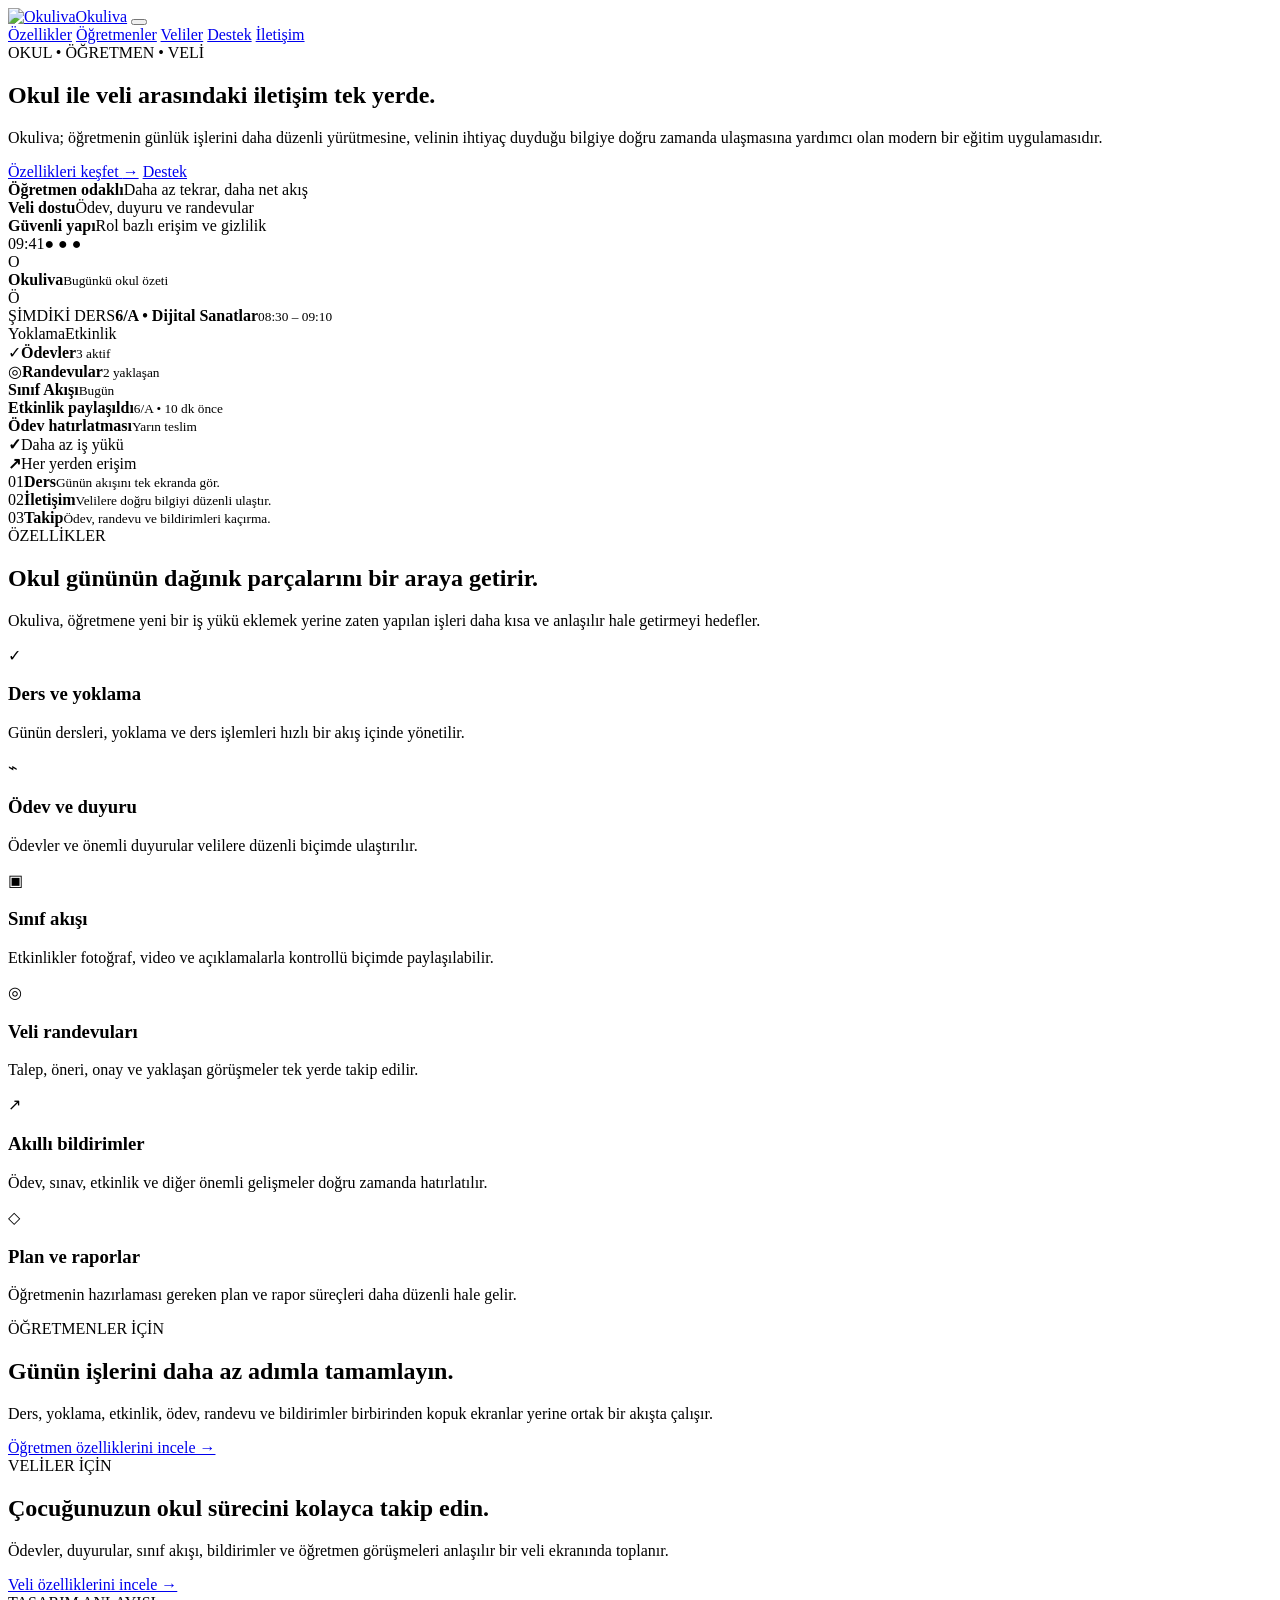
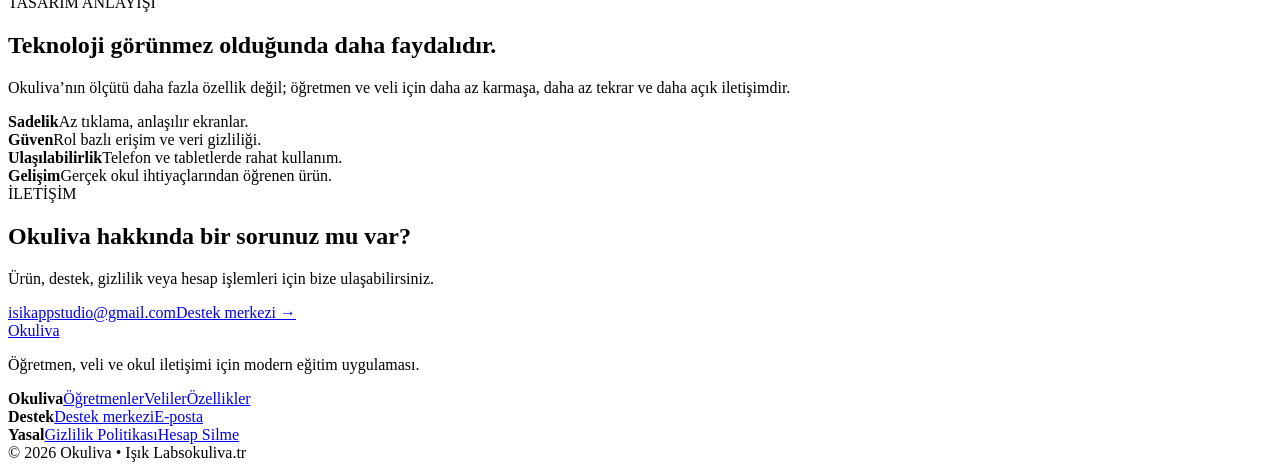
==== index.html @ 2a87cf9a "Create Okuliva website" ====
<!doctype html>
<html lang="tr">
<head>
  <meta charset="utf-8">
  <meta name="viewport" content="width=device-width,initial-scale=1">
  <meta name="theme-color" content="#2563eb">
  <title>Okuliva — Öğretmen ve Veli İletişimi Tek Yerde</title>
  <meta name="description" content="Okuliva; öğretmenlerin günlük okul işlerini sadeleştirir, velilerin ödev, duyuru, sınıf akışı ve randevu bilgilerine tek yerden ulaşmasını sağlar.">
  <meta property="og:title" content="Okuliva">
  <meta property="og:description" content="Okul ile veli arasındaki iletişim tek yerde.">
  <meta property="og:type" content="website">
  <meta property="og:url" content="https://okuliva.tr/">
  <link rel="icon" href="assets/logo.svg" type="image/svg+xml">
  <link rel="stylesheet" href="styles.css">
</head>
<body>
<header class="site-header" id="top">
  <div class="wrap nav-wrap">
    <a class="brand" href="#top"><img src="assets/logo.svg" alt="Okuliva" class="brand-logo"><span>Okuliva</span></a>
    <button class="menu-btn" aria-label="Menüyü aç" aria-expanded="false" data-menu-button><span></span><span></span><span></span></button>
    <nav class="navlinks" data-menu>
      <a href="#ozellikler">Özellikler</a>
      <a href="ogretmenler/">Öğretmenler</a>
      <a href="veliler/">Veliler</a>
      <a href="destek/">Destek</a>
      <a href="#iletisim" class="nav-cta">İletişim</a>
    </nav>
  </div>
</header>

<main>
<section class="hero">
  <div class="hero-glow glow-a"></div><div class="hero-glow glow-b"></div>
  <div class="wrap hero-grid">
    <div class="hero-copy reveal">
      <div class="eyebrow"><span class="dot"></span> OKUL • ÖĞRETMEN • VELİ</div>
      <h1>Okul ile veli arasındaki iletişim <span class="gradient-text">tek yerde.</span></h1>
      <p class="hero-lead">Okuliva; öğretmenin günlük işlerini daha düzenli yürütmesine, velinin ihtiyaç duyduğu bilgiye doğru zamanda ulaşmasına yardımcı olan modern bir eğitim uygulamasıdır.</p>
      <div class="actions">
        <a class="btn primary" href="#ozellikler">Özellikleri keşfet <span>→</span></a>
        <a class="btn ghost" href="destek/">Destek</a>
      </div>
      <div class="hero-trust">
        <div><strong>Öğretmen odaklı</strong><span>Daha az tekrar, daha net akış</span></div>
        <div><strong>Veli dostu</strong><span>Ödev, duyuru ve randevular</span></div>
        <div><strong>Güvenli yapı</strong><span>Rol bazlı erişim ve gizlilik</span></div>
      </div>
    </div>

    <div class="hero-visual reveal delay-1" aria-hidden="true">
      <div class="phone">
        <div class="phone-status"><span>09:41</span><span>● ● ●</span></div>
        <div class="appbar"><div class="appmark">O</div><div><b>Okuliva</b><small>Bugünkü okul özeti</small></div><div class="avatar">Ö</div></div>
        <div class="app-card focus"><span class="mini-label">ŞİMDİKİ DERS</span><strong>6/A • Dijital Sanatlar</strong><small>08:30 – 09:10</small><div class="mini-actions"><span>Yoklama</span><span>Etkinlik</span></div></div>
        <div class="app-grid"><div class="app-card"><span class="mini-icon">✓</span><b>Ödevler</b><small>3 aktif</small></div><div class="app-card"><span class="mini-icon">◎</span><b>Randevular</b><small>2 yaklaşan</small></div></div>
        <div class="app-card"><div class="card-head"><b>Sınıf Akışı</b><small>Bugün</small></div><div class="feed-line"><i></i><span><b>Etkinlik paylaşıldı</b><small>6/A • 10 dk önce</small></span></div><div class="feed-line"><i></i><span><b>Ödev hatırlatması</b><small>Yarın teslim</small></span></div></div>
      </div>
      <div class="float-badge badge-a"><b>✓</b><span>Daha az iş yükü</span></div>
      <div class="float-badge badge-b"><b>↗</b><span>Her yerden erişim</span></div>
    </div>
  </div>
</section>

<section class="quick-strip">
  <div class="wrap quick-grid">
    <div><span>01</span><b>Ders</b><small>Günün akışını tek ekranda gör.</small></div>
    <div><span>02</span><b>İletişim</b><small>Velilere doğru bilgiyi düzenli ulaştır.</small></div>
    <div><span>03</span><b>Takip</b><small>Ödev, randevu ve bildirimleri kaçırma.</small></div>
  </div>
</section>

<section id="ozellikler" class="section white">
  <div class="wrap">
    <div class="section-head reveal">
      <div><span class="section-kicker">ÖZELLİKLER</span><h2>Okul gününün dağınık parçalarını bir araya getirir.</h2></div>
      <p>Okuliva, öğretmene yeni bir iş yükü eklemek yerine zaten yapılan işleri daha kısa ve anlaşılır hale getirmeyi hedefler.</p>
    </div>
    <div class="feature-grid">
      <article class="feature-card reveal"><span>✓</span><h3>Ders ve yoklama</h3><p>Günün dersleri, yoklama ve ders işlemleri hızlı bir akış içinde yönetilir.</p></article>
      <article class="feature-card reveal delay-1"><span>⌁</span><h3>Ödev ve duyuru</h3><p>Ödevler ve önemli duyurular velilere düzenli biçimde ulaştırılır.</p></article>
      <article class="feature-card reveal delay-2"><span>▣</span><h3>Sınıf akışı</h3><p>Etkinlikler fotoğraf, video ve açıklamalarla kontrollü biçimde paylaşılabilir.</p></article>
      <article class="feature-card reveal"><span>◎</span><h3>Veli randevuları</h3><p>Talep, öneri, onay ve yaklaşan görüşmeler tek yerde takip edilir.</p></article>
      <article class="feature-card reveal delay-1"><span>↗</span><h3>Akıllı bildirimler</h3><p>Ödev, sınav, etkinlik ve diğer önemli gelişmeler doğru zamanda hatırlatılır.</p></article>
      <article class="feature-card reveal delay-2"><span>◇</span><h3>Plan ve raporlar</h3><p>Öğretmenin hazırlaması gereken plan ve rapor süreçleri daha düzenli hale gelir.</p></article>
    </div>
  </div>
</section>

<section class="section split-section">
  <div class="wrap split-grid">
    <article class="audience-card teacher reveal">
      <span class="section-kicker">ÖĞRETMENLER İÇİN</span>
      <h2>Günün işlerini daha az adımla tamamlayın.</h2>
      <p>Ders, yoklama, etkinlik, ödev, randevu ve bildirimler birbirinden kopuk ekranlar yerine ortak bir akışta çalışır.</p>
      <a class="text-link" href="ogretmenler/">Öğretmen özelliklerini incele →</a>
    </article>
    <article class="audience-card parent reveal delay-1">
      <span class="section-kicker">VELİLER İÇİN</span>
      <h2>Çocuğunuzun okul sürecini kolayca takip edin.</h2>
      <p>Ödevler, duyurular, sınıf akışı, bildirimler ve öğretmen görüşmeleri anlaşılır bir veli ekranında toplanır.</p>
      <a class="text-link" href="veliler/">Veli özelliklerini incele →</a>
    </article>
  </div>
</section>

<section class="section values">
  <div class="wrap values-grid">
    <div class="reveal"><span class="section-kicker">TASARIM ANLAYIŞI</span><h2>Teknoloji görünmez olduğunda daha faydalıdır.</h2><p>Okuliva’nın ölçütü daha fazla özellik değil; öğretmen ve veli için daha az karmaşa, daha az tekrar ve daha açık iletişimdir.</p></div>
    <div class="value-list">
      <article class="reveal delay-1"><b>Sadelik</b><span>Az tıklama, anlaşılır ekranlar.</span></article>
      <article class="reveal delay-2"><b>Güven</b><span>Rol bazlı erişim ve veri gizliliği.</span></article>
      <article class="reveal delay-1"><b>Ulaşılabilirlik</b><span>Telefon ve tabletlerde rahat kullanım.</span></article>
      <article class="reveal delay-2"><b>Gelişim</b><span>Gerçek okul ihtiyaçlarından öğrenen ürün.</span></article>
    </div>
  </div>
</section>

<section id="iletisim" class="section contact-section">
  <div class="wrap contact-card reveal">
    <div><span class="section-kicker light">İLETİŞİM</span><h2>Okuliva hakkında bir sorunuz mu var?</h2><p>Ürün, destek, gizlilik veya hesap işlemleri için bize ulaşabilirsiniz.</p></div>
    <div class="contact-actions"><a class="btn light-btn" href="mailto:isikappstudio@gmail.com">isikappstudio@gmail.com</a><a class="text-link light-link" href="destek/">Destek merkezi →</a></div>
  </div>
</section>
</main>

<footer class="site-footer">
  <div class="wrap footer-main">
    <div class="footer-brand"><a class="brand" href="#top"><img src="assets/logo.svg" alt="" class="brand-logo"><span>Okuliva</span></a><p>Öğretmen, veli ve okul iletişimi için modern eğitim uygulaması.</p></div>
    <div class="footer-links"><strong>Okuliva</strong><a href="ogretmenler/">Öğretmenler</a><a href="veliler/">Veliler</a><a href="#ozellikler">Özellikler</a></div>
    <div class="footer-links"><strong>Destek</strong><a href="destek/">Destek merkezi</a><a href="mailto:isikappstudio@gmail.com">E-posta</a></div>
    <div class="footer-links"><strong>Yasal</strong><a href="gizlilik/">Gizlilik Politikası</a><a href="hesap-silme/">Hesap Silme</a></div>
  </div>
  <div class="wrap footer-bottom"><span>© <span id="year">2026</span> Okuliva • Işık Labs</span><span>okuliva.tr</span></div>
</footer>
<script src="script.js"></script>
</body>
</html>
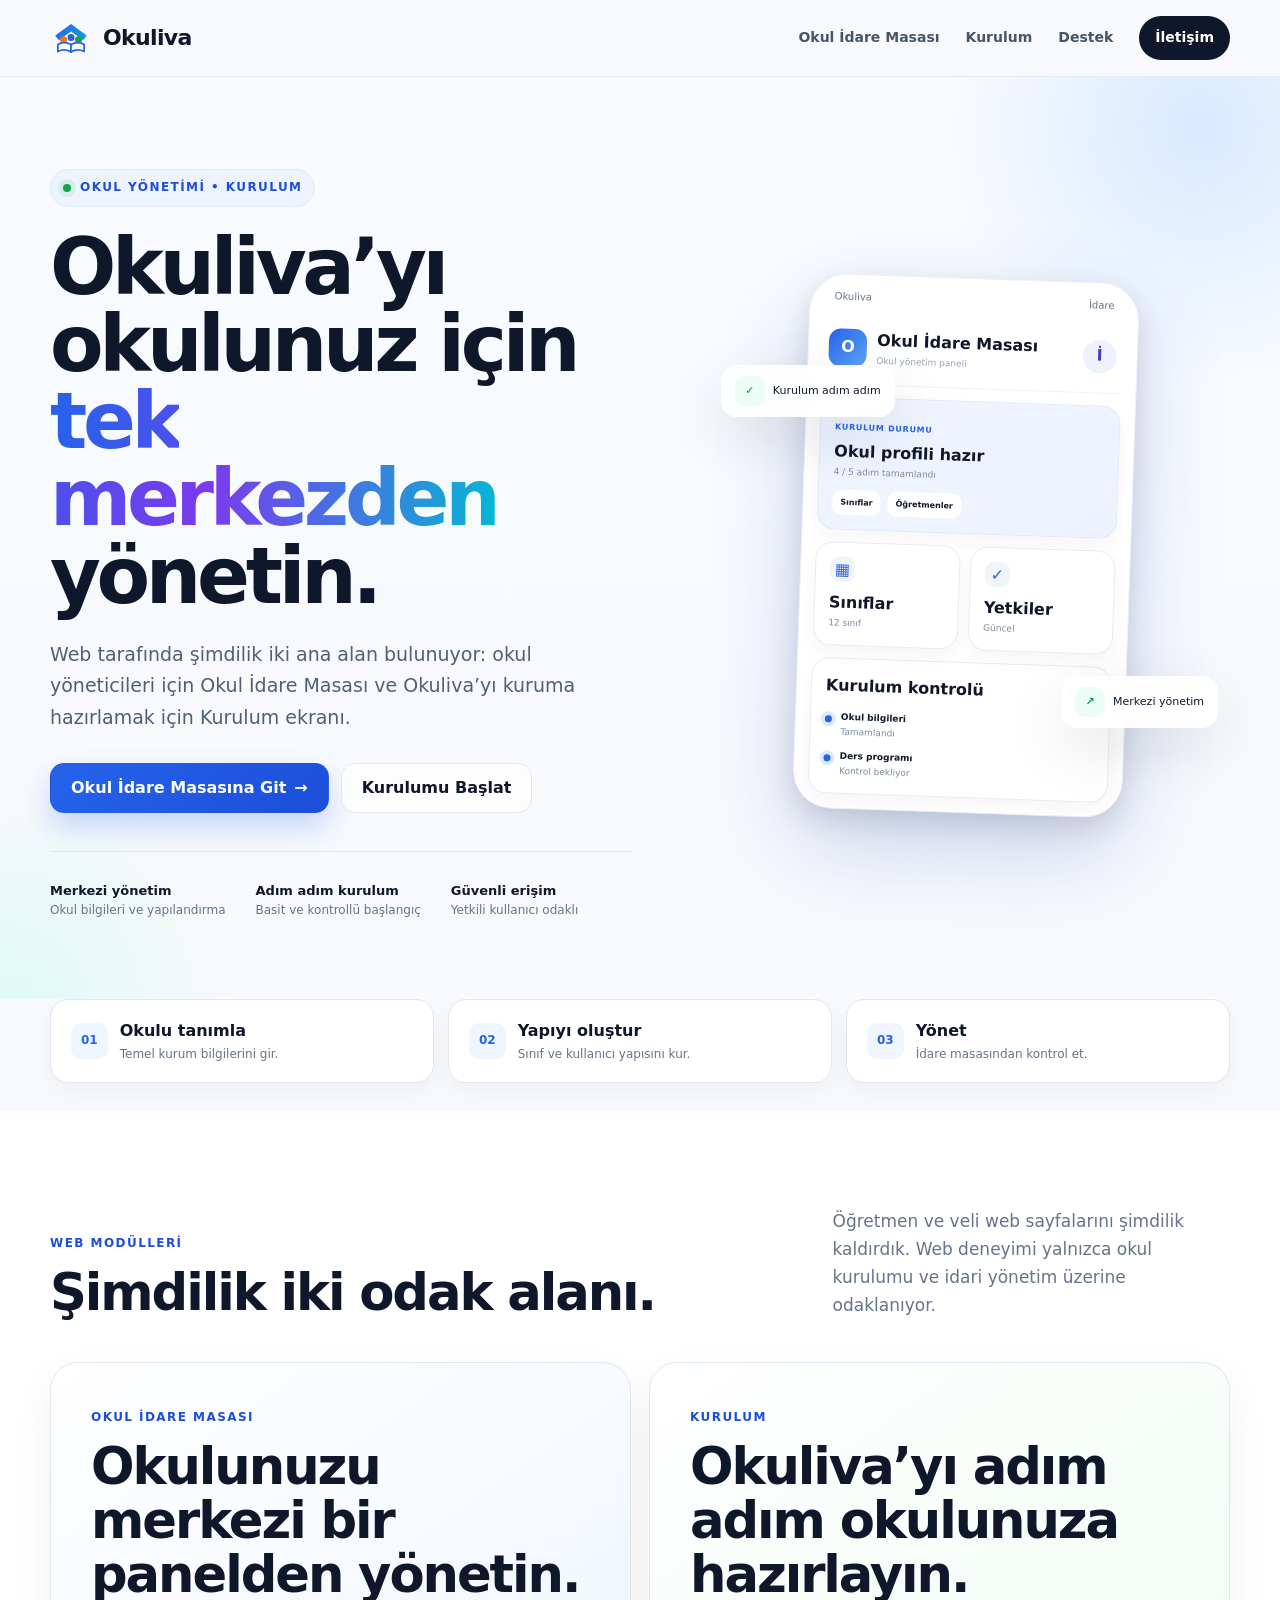
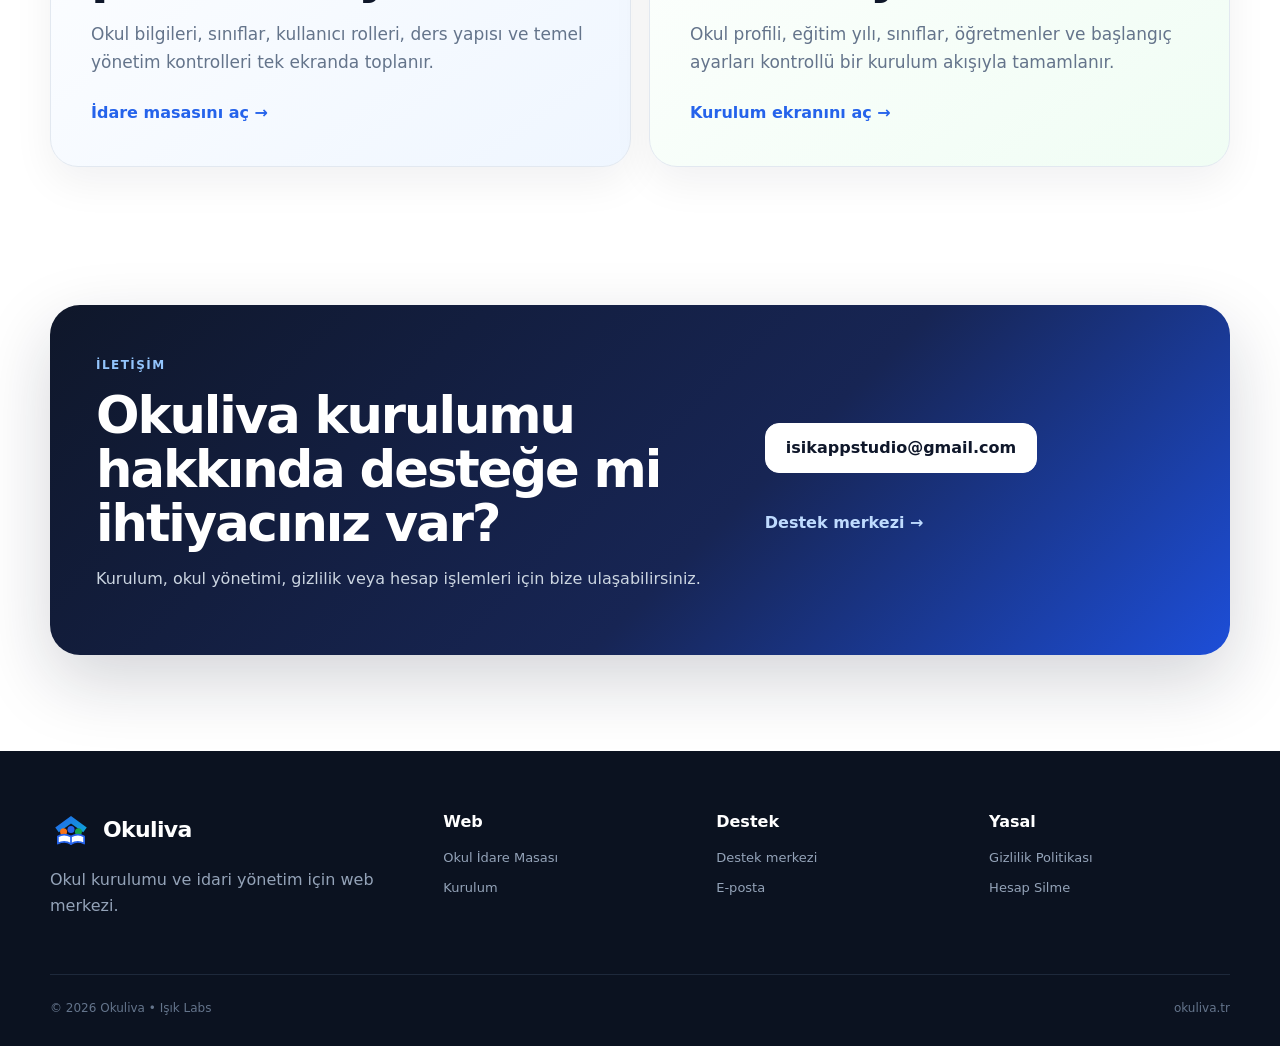
==== commit f428e2c1: "Focus website on school admin and setup" ====
--- a/index.html
+++ b/index.html
@@ -4,10 +4,10 @@
   <meta charset="utf-8">
   <meta name="viewport" content="width=device-width,initial-scale=1">
   <meta name="theme-color" content="#2563eb">
-  <title>Okuliva — Öğretmen ve Veli İletişimi Tek Yerde</title>
-  <meta name="description" content="Okuliva; öğretmenlerin günlük okul işlerini sadeleştirir, velilerin ödev, duyuru, sınıf akışı ve randevu bilgilerine tek yerden ulaşmasını sağlar.">
+  <title>Okuliva — Okul İdare Masası ve Kurulum</title>
+  <meta name="description" content="Okuliva web sitesi: Okul İdare Masası ve okul kurulum ekranı.">
   <meta property="og:title" content="Okuliva">
-  <meta property="og:description" content="Okul ile veli arasındaki iletişim tek yerde.">
+  <meta property="og:description" content="Okul İdare Masası ve okul kurulumu tek yerde.">
   <meta property="og:type" content="website">
   <meta property="og:url" content="https://okuliva.tr/">
   <link rel="icon" href="assets/logo.svg" type="image/svg+xml">
@@ -19,9 +19,8 @@
     <a class="brand" href="#top"><img src="assets/logo.svg" alt="Okuliva" class="brand-logo"><span>Okuliva</span></a>
     <button class="menu-btn" aria-label="Menüyü aç" aria-expanded="false" data-menu-button><span></span><span></span><span></span></button>
     <nav class="navlinks" data-menu>
-      <a href="#ozellikler">Özellikler</a>
-      <a href="ogretmenler/">Öğretmenler</a>
-      <a href="veliler/">Veliler</a>
+      <a href="okul-idare-masasi/">Okul İdare Masası</a>
+      <a href="kurulum/">Kurulum</a>
       <a href="destek/">Destek</a>
       <a href="#iletisim" class="nav-cta">İletişim</a>
     </nav>
@@ -33,91 +32,68 @@
   <div class="hero-glow glow-a"></div><div class="hero-glow glow-b"></div>
   <div class="wrap hero-grid">
     <div class="hero-copy reveal">
-      <div class="eyebrow"><span class="dot"></span> OKUL • ÖĞRETMEN • VELİ</div>
-      <h1>Okul ile veli arasındaki iletişim <span class="gradient-text">tek yerde.</span></h1>
-      <p class="hero-lead">Okuliva; öğretmenin günlük işlerini daha düzenli yürütmesine, velinin ihtiyaç duyduğu bilgiye doğru zamanda ulaşmasına yardımcı olan modern bir eğitim uygulamasıdır.</p>
+      <div class="eyebrow"><span class="dot"></span> OKUL YÖNETİMİ • KURULUM</div>
+      <h1>Okuliva’yı okulunuz için <span class="gradient-text">tek merkezden</span> yönetin.</h1>
+      <p class="hero-lead">Web tarafında şimdilik iki ana alan bulunuyor: okul yöneticileri için Okul İdare Masası ve Okuliva’yı kuruma hazırlamak için Kurulum ekranı.</p>
       <div class="actions">
-        <a class="btn primary" href="#ozellikler">Özellikleri keşfet <span>→</span></a>
-        <a class="btn ghost" href="destek/">Destek</a>
+        <a class="btn primary" href="okul-idare-masasi/">Okul İdare Masasına Git <span>→</span></a>
+        <a class="btn ghost" href="kurulum/">Kurulumu Başlat</a>
       </div>
       <div class="hero-trust">
-        <div><strong>Öğretmen odaklı</strong><span>Daha az tekrar, daha net akış</span></div>
-        <div><strong>Veli dostu</strong><span>Ödev, duyuru ve randevular</span></div>
-        <div><strong>Güvenli yapı</strong><span>Rol bazlı erişim ve gizlilik</span></div>
+        <div><strong>Merkezi yönetim</strong><span>Okul bilgileri ve yapılandırma</span></div>
+        <div><strong>Adım adım kurulum</strong><span>Basit ve kontrollü başlangıç</span></div>
+        <div><strong>Güvenli erişim</strong><span>Yetkili kullanıcı odaklı</span></div>
       </div>
     </div>
 
     <div class="hero-visual reveal delay-1" aria-hidden="true">
       <div class="phone">
-        <div class="phone-status"><span>09:41</span><span>● ● ●</span></div>
-        <div class="appbar"><div class="appmark">O</div><div><b>Okuliva</b><small>Bugünkü okul özeti</small></div><div class="avatar">Ö</div></div>
-        <div class="app-card focus"><span class="mini-label">ŞİMDİKİ DERS</span><strong>6/A • Dijital Sanatlar</strong><small>08:30 – 09:10</small><div class="mini-actions"><span>Yoklama</span><span>Etkinlik</span></div></div>
-        <div class="app-grid"><div class="app-card"><span class="mini-icon">✓</span><b>Ödevler</b><small>3 aktif</small></div><div class="app-card"><span class="mini-icon">◎</span><b>Randevular</b><small>2 yaklaşan</small></div></div>
-        <div class="app-card"><div class="card-head"><b>Sınıf Akışı</b><small>Bugün</small></div><div class="feed-line"><i></i><span><b>Etkinlik paylaşıldı</b><small>6/A • 10 dk önce</small></span></div><div class="feed-line"><i></i><span><b>Ödev hatırlatması</b><small>Yarın teslim</small></span></div></div>
+        <div class="phone-status"><span>Okuliva</span><span>İdare</span></div>
+        <div class="appbar"><div class="appmark">O</div><div><b>Okul İdare Masası</b><small>Okul yönetim paneli</small></div><div class="avatar">İ</div></div>
+        <div class="app-card focus"><span class="mini-label">KURULUM DURUMU</span><strong>Okul profili hazır</strong><small>4 / 5 adım tamamlandı</small><div class="mini-actions"><span>Sınıflar</span><span>Öğretmenler</span></div></div>
+        <div class="app-grid"><div class="app-card"><span class="mini-icon">▦</span><b>Sınıflar</b><small>12 sınıf</small></div><div class="app-card"><span class="mini-icon">✓</span><b>Yetkiler</b><small>Güncel</small></div></div>
+        <div class="app-card"><div class="card-head"><b>Kurulum kontrolü</b><small>Bugün</small></div><div class="feed-line"><i></i><span><b>Okul bilgileri</b><small>Tamamlandı</small></span></div><div class="feed-line"><i></i><span><b>Ders programı</b><small>Kontrol bekliyor</small></span></div></div>
       </div>
-      <div class="float-badge badge-a"><b>✓</b><span>Daha az iş yükü</span></div>
-      <div class="float-badge badge-b"><b>↗</b><span>Her yerden erişim</span></div>
+      <div class="float-badge badge-a"><b>✓</b><span>Kurulum adım adım</span></div>
+      <div class="float-badge badge-b"><b>↗</b><span>Merkezi yönetim</span></div>
     </div>
   </div>
 </section>
 
 <section class="quick-strip">
   <div class="wrap quick-grid">
-    <div><span>01</span><b>Ders</b><small>Günün akışını tek ekranda gör.</small></div>
-    <div><span>02</span><b>İletişim</b><small>Velilere doğru bilgiyi düzenli ulaştır.</small></div>
-    <div><span>03</span><b>Takip</b><small>Ödev, randevu ve bildirimleri kaçırma.</small></div>
+    <div><span>01</span><b>Okulu tanımla</b><small>Temel kurum bilgilerini gir.</small></div>
+    <div><span>02</span><b>Yapıyı oluştur</b><small>Sınıf ve kullanıcı yapısını kur.</small></div>
+    <div><span>03</span><b>Yönet</b><small>İdare masasından kontrol et.</small></div>
   </div>
 </section>
 
-<section id="ozellikler" class="section white">
+<section class="section white">
   <div class="wrap">
     <div class="section-head reveal">
-      <div><span class="section-kicker">ÖZELLİKLER</span><h2>Okul gününün dağınık parçalarını bir araya getirir.</h2></div>
-      <p>Okuliva, öğretmene yeni bir iş yükü eklemek yerine zaten yapılan işleri daha kısa ve anlaşılır hale getirmeyi hedefler.</p>
+      <div><span class="section-kicker">WEB MODÜLLERİ</span><h2>Şimdilik iki odak alanı.</h2></div>
+      <p>Öğretmen ve veli web sayfalarını şimdilik kaldırdık. Web deneyimi yalnızca okul kurulumu ve idari yönetim üzerine odaklanıyor.</p>
     </div>
-    <div class="feature-grid">
-      <article class="feature-card reveal"><span>✓</span><h3>Ders ve yoklama</h3><p>Günün dersleri, yoklama ve ders işlemleri hızlı bir akış içinde yönetilir.</p></article>
-      <article class="feature-card reveal delay-1"><span>⌁</span><h3>Ödev ve duyuru</h3><p>Ödevler ve önemli duyurular velilere düzenli biçimde ulaştırılır.</p></article>
-      <article class="feature-card reveal delay-2"><span>▣</span><h3>Sınıf akışı</h3><p>Etkinlikler fotoğraf, video ve açıklamalarla kontrollü biçimde paylaşılabilir.</p></article>
-      <article class="feature-card reveal"><span>◎</span><h3>Veli randevuları</h3><p>Talep, öneri, onay ve yaklaşan görüşmeler tek yerde takip edilir.</p></article>
-      <article class="feature-card reveal delay-1"><span>↗</span><h3>Akıllı bildirimler</h3><p>Ödev, sınav, etkinlik ve diğer önemli gelişmeler doğru zamanda hatırlatılır.</p></article>
-      <article class="feature-card reveal delay-2"><span>◇</span><h3>Plan ve raporlar</h3><p>Öğretmenin hazırlaması gereken plan ve rapor süreçleri daha düzenli hale gelir.</p></article>
-    </div>
-  </div>
-</section>
-
-<section class="section split-section">
-  <div class="wrap split-grid">
-    <article class="audience-card teacher reveal">
-      <span class="section-kicker">ÖĞRETMENLER İÇİN</span>
-      <h2>Günün işlerini daha az adımla tamamlayın.</h2>
-      <p>Ders, yoklama, etkinlik, ödev, randevu ve bildirimler birbirinden kopuk ekranlar yerine ortak bir akışta çalışır.</p>
-      <a class="text-link" href="ogretmenler/">Öğretmen özelliklerini incele →</a>
-    </article>
-    <article class="audience-card parent reveal delay-1">
-      <span class="section-kicker">VELİLER İÇİN</span>
-      <h2>Çocuğunuzun okul sürecini kolayca takip edin.</h2>
-      <p>Ödevler, duyurular, sınıf akışı, bildirimler ve öğretmen görüşmeleri anlaşılır bir veli ekranında toplanır.</p>
-      <a class="text-link" href="veliler/">Veli özelliklerini incele →</a>
-    </article>
-  </div>
-</section>
-
-<section class="section values">
-  <div class="wrap values-grid">
-    <div class="reveal"><span class="section-kicker">TASARIM ANLAYIŞI</span><h2>Teknoloji görünmez olduğunda daha faydalıdır.</h2><p>Okuliva’nın ölçütü daha fazla özellik değil; öğretmen ve veli için daha az karmaşa, daha az tekrar ve daha açık iletişimdir.</p></div>
-    <div class="value-list">
-      <article class="reveal delay-1"><b>Sadelik</b><span>Az tıklama, anlaşılır ekranlar.</span></article>
-      <article class="reveal delay-2"><b>Güven</b><span>Rol bazlı erişim ve veri gizliliği.</span></article>
-      <article class="reveal delay-1"><b>Ulaşılabilirlik</b><span>Telefon ve tabletlerde rahat kullanım.</span></article>
-      <article class="reveal delay-2"><b>Gelişim</b><span>Gerçek okul ihtiyaçlarından öğrenen ürün.</span></article>
+    <div class="split-grid">
+      <article class="audience-card teacher reveal">
+        <span class="section-kicker">OKUL İDARE MASASI</span>
+        <h2>Okulunuzu merkezi bir panelden yönetin.</h2>
+        <p>Okul bilgileri, sınıflar, kullanıcı rolleri, ders yapısı ve temel yönetim kontrolleri tek ekranda toplanır.</p>
+        <a class="text-link" href="okul-idare-masasi/">İdare masasını aç →</a>
+      </article>
+      <article class="audience-card parent reveal delay-1">
+        <span class="section-kicker">KURULUM</span>
+        <h2>Okuliva’yı adım adım okulunuza hazırlayın.</h2>
+        <p>Okul profili, eğitim yılı, sınıflar, öğretmenler ve başlangıç ayarları kontrollü bir kurulum akışıyla tamamlanır.</p>
+        <a class="text-link" href="kurulum/">Kurulum ekranını aç →</a>
+      </article>
     </div>
   </div>
 </section>
 
 <section id="iletisim" class="section contact-section">
   <div class="wrap contact-card reveal">
-    <div><span class="section-kicker light">İLETİŞİM</span><h2>Okuliva hakkında bir sorunuz mu var?</h2><p>Ürün, destek, gizlilik veya hesap işlemleri için bize ulaşabilirsiniz.</p></div>
+    <div><span class="section-kicker light">İLETİŞİM</span><h2>Okuliva kurulumu hakkında desteğe mi ihtiyacınız var?</h2><p>Kurulum, okul yönetimi, gizlilik veya hesap işlemleri için bize ulaşabilirsiniz.</p></div>
     <div class="contact-actions"><a class="btn light-btn" href="mailto:isikappstudio@gmail.com">isikappstudio@gmail.com</a><a class="text-link light-link" href="destek/">Destek merkezi →</a></div>
   </div>
 </section>
@@ -125,8 +101,8 @@
 
 <footer class="site-footer">
   <div class="wrap footer-main">
-    <div class="footer-brand"><a class="brand" href="#top"><img src="assets/logo.svg" alt="" class="brand-logo"><span>Okuliva</span></a><p>Öğretmen, veli ve okul iletişimi için modern eğitim uygulaması.</p></div>
-    <div class="footer-links"><strong>Okuliva</strong><a href="ogretmenler/">Öğretmenler</a><a href="veliler/">Veliler</a><a href="#ozellikler">Özellikler</a></div>
+    <div class="footer-brand"><a class="brand" href="#top"><img src="assets/logo.svg" alt="" class="brand-logo"><span>Okuliva</span></a><p>Okul kurulumu ve idari yönetim için web merkezi.</p></div>
+    <div class="footer-links"><strong>Web</strong><a href="okul-idare-masasi/">Okul İdare Masası</a><a href="kurulum/">Kurulum</a></div>
     <div class="footer-links"><strong>Destek</strong><a href="destek/">Destek merkezi</a><a href="mailto:isikappstudio@gmail.com">E-posta</a></div>
     <div class="footer-links"><strong>Yasal</strong><a href="gizlilik/">Gizlilik Politikası</a><a href="hesap-silme/">Hesap Silme</a></div>
   </div>
--- a/styles.css
+++ b/styles.css
@@ -0,0 +1 @@
+:root{--bg:#f7f9fc;--surface:#fff;--surface2:#eef4ff;--text:#0f172a;--muted:#64748b;--line:#e2e8f0;--blue:#2563eb;--blue2:#1d4ed8;--cyan:#06b6d4;--orange:#f97316;--green:#16a34a;--shadow:0 20px 60px rgba(15,23,42,.10)}*{box-sizing:border-box}html{scroll-behavior:smooth}body{margin:0;font-family:Inter,ui-sans-serif,system-ui,-apple-system,BlinkMacSystemFont,"Segoe UI",sans-serif;background:var(--bg);color:var(--text);line-height:1.65;-webkit-font-smoothing:antialiased}a{text-decoration:none;color:inherit}img{display:block;max-width:100%}.wrap{width:min(1180px,calc(100% - 40px));margin:auto}.site-header{position:sticky;top:0;z-index:50;background:rgba(247,249,252,.88);backdrop-filter:blur(18px);border-bottom:1px solid rgba(226,232,240,.78)}.nav-wrap{height:76px;display:flex;align-items:center;justify-content:space-between;gap:28px}.brand{display:flex;align-items:center;gap:11px;font-size:22px;font-weight:900;letter-spacing:-.03em}.brand-logo{width:42px;height:42px}.navlinks{display:flex;gap:26px;align-items:center}.navlinks a{font-size:14px;font-weight:750;color:#475569}.navlinks a:hover{color:var(--blue)}.nav-cta{padding:10px 16px;border-radius:999px;background:#0f172a;color:#fff!important}.menu-btn{display:none;width:44px;height:44px;border:1px solid var(--line);background:#fff;border-radius:14px;align-items:center;justify-content:center;flex-direction:column;gap:5px}.menu-btn span{width:20px;height:2px;background:#0f172a;border-radius:99px}.hero{position:relative;overflow:hidden;padding:92px 0 78px;background:linear-gradient(180deg,#f8fbff 0,#f7f9fc 100%)}.hero-glow{position:absolute;border-radius:50%;filter:blur(8px);opacity:.55}.glow-a{width:520px;height:520px;right:-180px;top:-210px;background:radial-gradient(circle,#bfdbfe,transparent 70%)}.glow-b{width:420px;height:420px;left:-200px;bottom:-210px;background:radial-gradient(circle,#ccfbf1,transparent 72%)}.hero-grid{position:relative;z-index:2;display:grid;grid-template-columns:1.05fr .95fr;gap:70px;align-items:center}.eyebrow,.section-kicker{display:inline-flex;align-items:center;gap:9px;font-size:12px;font-weight:900;letter-spacing:.12em;color:var(--blue2);text-transform:uppercase}.eyebrow{padding:8px 12px;background:#eef4ff;border:1px solid #dbeafe;border-radius:999px}.dot{width:8px;height:8px;border-radius:50%;background:var(--green);box-shadow:0 0 0 5px rgba(22,163,74,.1)}.hero h1{font-size:clamp(48px,6.2vw,78px);line-height:.99;letter-spacing:-.055em;margin:22px 0 24px}.gradient-text{background:linear-gradient(90deg,#2563eb,#7c3aed,#06b6d4);-webkit-background-clip:text;background-clip:text;color:transparent}.hero-lead{font-size:19px;color:#526075;max-width:690px}.actions{display:flex;gap:12px;flex-wrap:wrap;margin-top:30px}.btn{display:inline-flex;align-items:center;justify-content:center;gap:8px;min-height:50px;padding:0 20px;border-radius:14px;font-weight:850;border:1px solid var(--line);background:#fff;transition:.2s}.btn:hover{transform:translateY(-2px)}.btn.primary{color:#fff;border-color:transparent;background:linear-gradient(135deg,var(--blue),var(--blue2));box-shadow:0 14px 30px rgba(37,99,235,.24)}.btn.ghost{background:rgba(255,255,255,.72)}.hero-trust{display:flex;gap:30px;flex-wrap:wrap;margin-top:38px;padding-top:28px;border-top:1px solid var(--line)}.hero-trust div{display:flex;flex-direction:column}.hero-trust strong{font-size:13px}.hero-trust span{font-size:12px;color:var(--muted)}.hero-visual{position:relative;min-height:590px;display:grid;place-items:center}.phone{position:relative;z-index:3;width:330px;padding:14px;background:#fff;border-radius:38px;box-shadow:0 35px 90px rgba(30,64,175,.2),0 12px 28px rgba(15,23,42,.12);transform:rotate(2deg);border:1px solid #eef2f7}.phone-status{height:26px;display:flex;justify-content:space-between;padding:0 10px;font-size:10px;color:#64748b}.appbar{display:grid;grid-template-columns:auto 1fr auto;gap:10px;align-items:center;padding:12px 6px 16px;border-bottom:1px solid #edf2f7}.appbar b,.appbar small{display:block}.appbar small{font-size:9px;color:#94a3b8}.appmark,.avatar{display:grid;place-items:center;font-weight:900}.appmark{width:38px;height:38px;border-radius:12px;background:linear-gradient(135deg,#2563eb,#60a5fa);color:#fff}.avatar{width:34px;height:34px;border-radius:50%;background:#eef2ff;color:#4338ca}.app-card{margin-top:12px;border:1px solid #e8edf5;border-radius:18px;padding:14px;background:#fff;box-shadow:0 8px 18px rgba(15,23,42,.04)}.app-card.focus{background:linear-gradient(145deg,#eff6ff,#eef2ff);border-color:#dbeafe}.app-card strong,.app-card b,.app-card small{display:block}.app-card small{font-size:9px;color:#7c8aa0}.mini-label{font-size:8px;font-weight:900;letter-spacing:.09em;color:#2563eb}.mini-actions{display:flex;gap:7px;margin-top:10px}.mini-actions span{padding:6px 8px;border-radius:9px;background:#fff;font-size:8px;font-weight:800}.app-grid{display:grid;grid-template-columns:1fr 1fr;gap:10px}.mini-icon{display:grid;place-items:center;width:25px;height:25px;border-radius:9px;background:#f1f5f9;color:#2563eb;font-weight:900;margin-bottom:8px}.card-head{display:flex;justify-content:space-between;align-items:center}.feed-line{display:flex;gap:9px;align-items:flex-start;margin-top:10px}.feed-line i{width:7px;height:7px;border-radius:50%;background:#2563eb;margin-top:6px;box-shadow:0 0 0 4px #dbeafe}.feed-line span b,.feed-line span small{display:block;font-size:9px}.float-badge{position:absolute;z-index:4;padding:11px 14px;border-radius:16px;background:rgba(255,255,255,.9);backdrop-filter:blur(12px);box-shadow:var(--shadow);display:flex;gap:8px;align-items:center;font-size:11px}.float-badge b{display:grid;place-items:center;width:30px;height:30px;border-radius:10px;background:#ecfdf5;color:#059669}.badge-a{left:18px;top:115px}.badge-b{right:12px;bottom:112px}.quick-strip{padding:0 0 28px}.quick-grid{display:grid;grid-template-columns:repeat(3,1fr);gap:14px}.quick-grid>div{display:grid;grid-template-columns:auto 1fr;column-gap:12px;padding:18px 20px;background:#fff;border:1px solid var(--line);border-radius:18px;box-shadow:0 8px 22px rgba(15,23,42,.04)}.quick-grid span{grid-row:1/3;align-self:center;padding:8px 10px;border-radius:10px;background:#eff6ff;color:#2563eb;font-size:12px;font-weight:900}.quick-grid b,.quick-grid small{display:block}.quick-grid small{font-size:12px;color:var(--muted)}.section{padding:96px 0}.white{background:#fff}.section-head{display:grid;grid-template-columns:1fr minmax(320px,.55fr);gap:60px;align-items:end;margin-bottom:42px}.section-head h2,.values h2,.audience-card h2,.contact-card h2,.page-hero h1{font-size:clamp(34px,4vw,54px);line-height:1.06;letter-spacing:-.04em;margin:10px 0 0}.section-head p,.values p,.audience-card p{color:var(--muted);font-size:17px;margin:0}.feature-grid{display:grid;grid-template-columns:repeat(3,1fr);gap:16px}.feature-card{padding:26px;border:1px solid var(--line);border-radius:22px;background:#fff;box-shadow:0 10px 30px rgba(15,23,42,.05)}.feature-card>span{display:grid;place-items:center;width:40px;height:40px;border-radius:12px;background:#eef4ff;color:#2563eb;font-weight:900}.feature-card h3{margin:18px 0 7px}.feature-card p{margin:0;color:var(--muted);font-size:14px}.split-section{background:linear-gradient(180deg,#f7f9fc,#eef3f8)}.split-grid{display:grid;grid-template-columns:1fr 1fr;gap:18px}.audience-card{padding:40px;border-radius:28px;border:1px solid var(--line);background:#fff;box-shadow:0 16px 42px rgba(15,23,42,.06)}.audience-card.teacher{background:linear-gradient(145deg,#fff,#eff6ff)}.audience-card.parent{background:linear-gradient(145deg,#fff,#f0fdf4)}.audience-card p{margin-top:18px}.text-link{display:inline-flex;margin-top:24px;font-weight:850;color:#2563eb}.values{background:#fff}.values-grid{display:grid;grid-template-columns:.9fr 1.1fr;gap:80px;align-items:center}.values p{margin-top:20px}.value-list{display:grid;grid-template-columns:1fr 1fr;gap:14px}.value-list article{padding:22px;border-radius:20px;border:1px solid var(--line);background:#f8fafc}.value-list b,.value-list span{display:block}.value-list span{color:var(--muted);font-size:13px;margin-top:5px}.contact-section{background:#fff;padding-top:42px}.contact-card{display:grid;grid-template-columns:1.2fr .8fr;gap:40px;align-items:center;padding:46px;border-radius:30px;background:linear-gradient(135deg,#0f172a,#172554 58%,#1d4ed8);color:#fff;box-shadow:0 26px 70px rgba(15,23,42,.18)}.contact-card p{color:#cbd5e1}.section-kicker.light{color:#93c5fd}.contact-actions{display:flex;flex-direction:column;align-items:flex-start;gap:13px}.light-btn{background:#fff;color:#0f172a;border-color:#fff}.light-link{color:#bfdbfe}.site-footer{background:#0b1220;color:#cbd5e1;padding:58px 0 28px}.footer-main{display:grid;grid-template-columns:1.5fr repeat(3,1fr);gap:32px}.footer-brand .brand{color:#fff}.footer-brand p{max-width:330px;color:#94a3b8}.footer-links{display:flex;flex-direction:column;gap:8px}.footer-links strong{color:#fff;margin-bottom:4px}.footer-links a{font-size:13px;color:#94a3b8}.footer-bottom{display:flex;justify-content:space-between;gap:20px;border-top:1px solid #1e293b;margin-top:38px;padding-top:24px;font-size:12px;color:#64748b}.page-hero{padding:84px 0 54px;background:linear-gradient(180deg,#f8fbff,#f7f9fc)}.page-hero p{max-width:760px;font-size:18px;color:var(--muted)}.content-grid{display:grid;grid-template-columns:repeat(2,1fr);gap:16px}.content-card{padding:28px;border:1px solid var(--line);border-radius:22px;background:#fff}.content-card h3{margin-top:0}.content-card p,.policy p,.policy li{color:#475569}.policy{max-width:880px;margin:48px auto;padding:34px;border:1px solid var(--line);border-radius:24px;background:#fff;box-shadow:0 14px 38px rgba(15,23,42,.05)}.policy h1{font-size:42px;letter-spacing:-.04em}.policy h2{margin-top:36px}.notice{border-left:4px solid #2563eb;background:#eff6ff;padding:16px 18px;border-radius:10px;margin:22px 0}.reveal{opacity:0;transform:translateY(18px);transition:.6s ease}.reveal.visible{opacity:1;transform:none}.delay-1{transition-delay:.08s}.delay-2{transition-delay:.16s}@media(max-width:900px){.hero-grid,.section-head,.values-grid,.contact-card{grid-template-columns:1fr}.hero-visual{min-height:520px}.feature-grid{grid-template-columns:1fr 1fr}.footer-main{grid-template-columns:1fr 1fr}.content-grid{grid-template-columns:1fr}}@media(max-width:700px){.wrap{width:min(100% - 28px,1180px)}.menu-btn{display:flex}.navlinks{display:none;position:absolute;left:14px;right:14px;top:70px;flex-direction:column;align-items:stretch;padding:16px;background:#fff;border:1px solid var(--line);border-radius:18px;box-shadow:var(--shadow)}.navlinks.open{display:flex}.hero{padding-top:66px}.hero h1{font-size:46px}.hero-visual{min-height:480px}.phone{width:290px}.float-badge{display:none}.quick-grid,.feature-grid,.split-grid,.value-list{grid-template-columns:1fr}.footer-main{grid-template-columns:1fr}.footer-bottom{flex-direction:column}.policy{padding:22px}.policy h1{font-size:34px}}
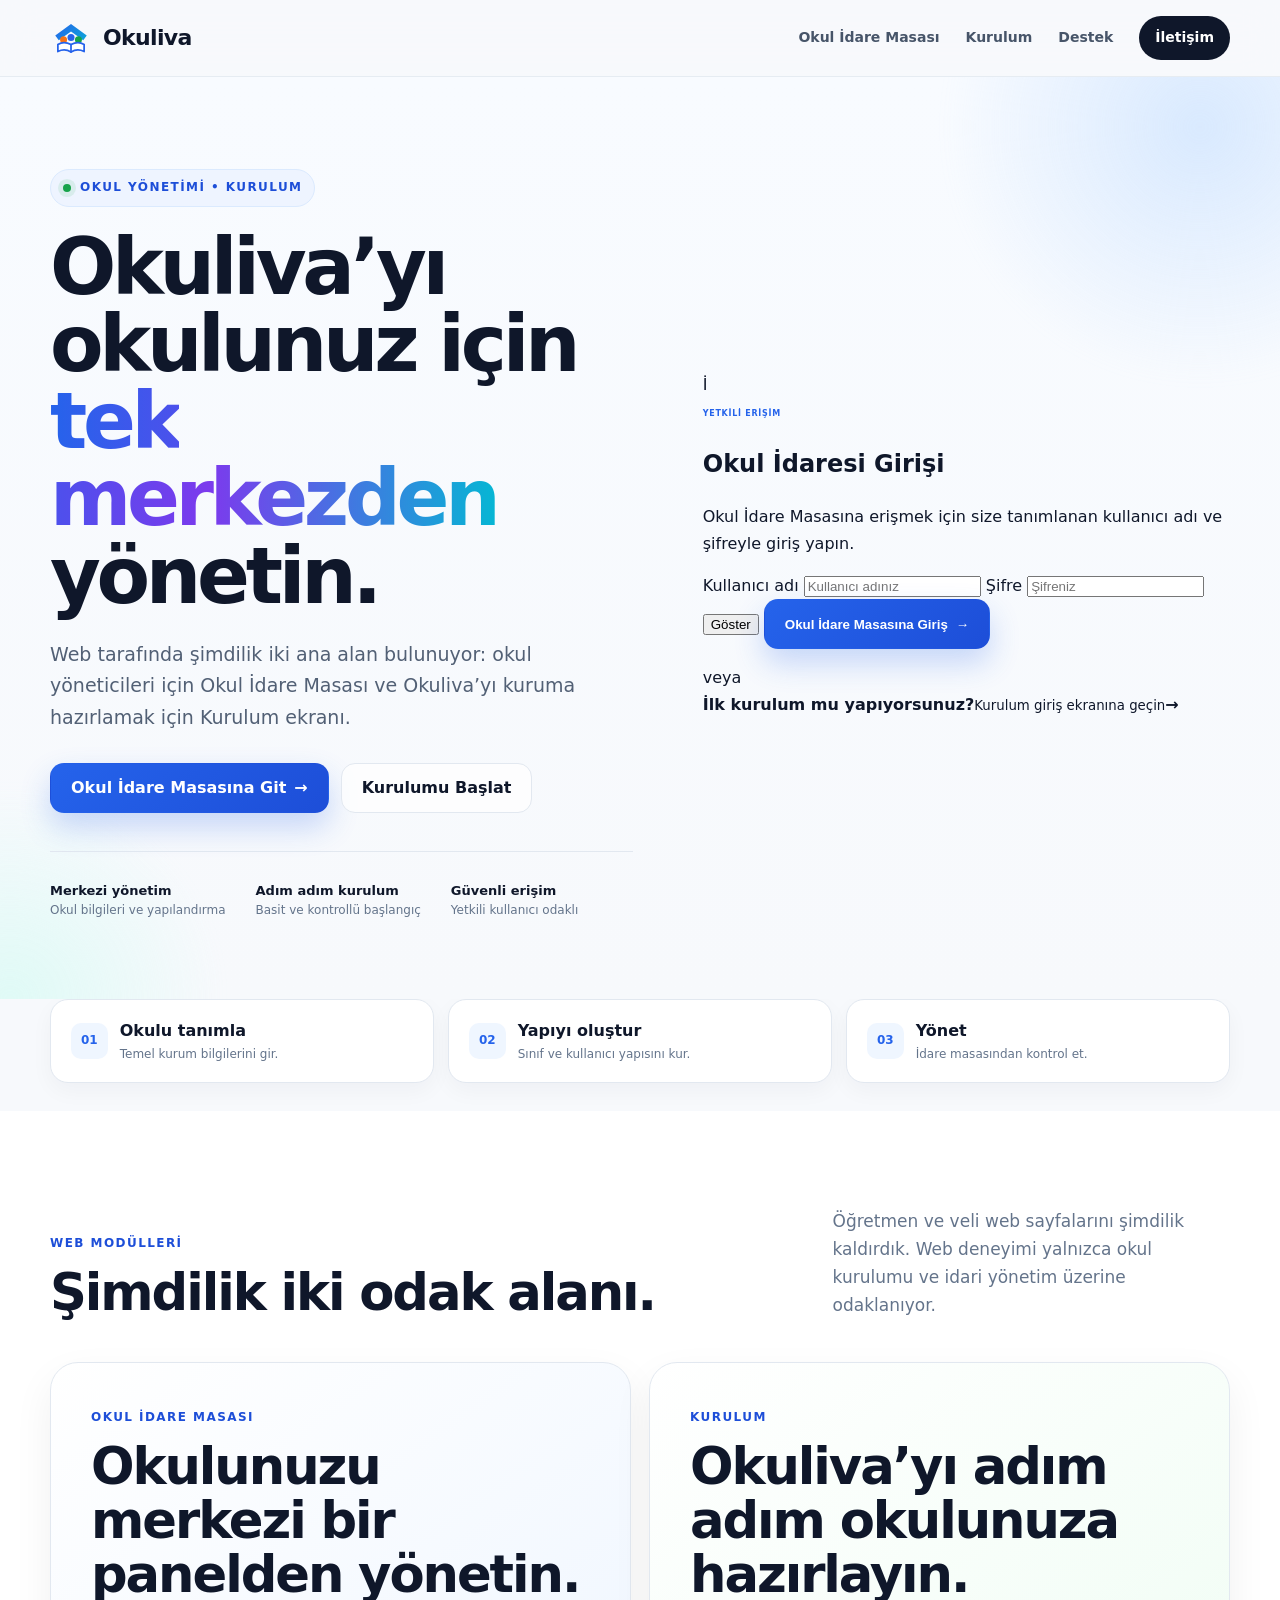
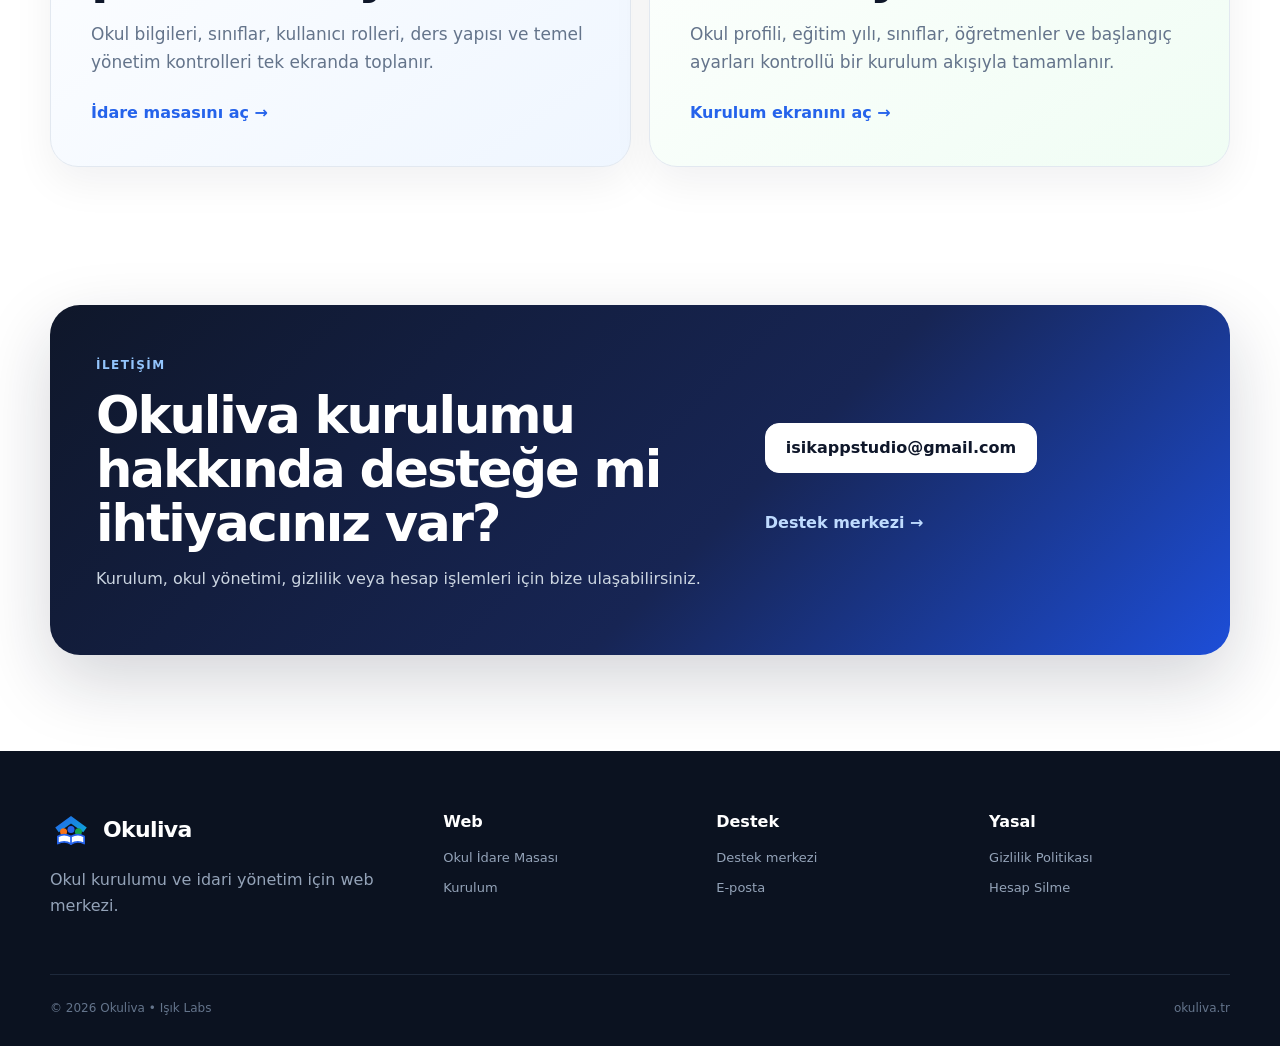
==== commit 0ad416b3: "Add school admin login to homepage" ====
--- a/index.html
+++ b/index.html
@@ -46,16 +46,29 @@
       </div>
     </div>
 
-    <div class="hero-visual reveal delay-1" aria-hidden="true">
-      <div class="phone">
-        <div class="phone-status"><span>Okuliva</span><span>İdare</span></div>
-        <div class="appbar"><div class="appmark">O</div><div><b>Okul İdare Masası</b><small>Okul yönetim paneli</small></div><div class="avatar">İ</div></div>
-        <div class="app-card focus"><span class="mini-label">KURULUM DURUMU</span><strong>Okul profili hazır</strong><small>4 / 5 adım tamamlandı</small><div class="mini-actions"><span>Sınıflar</span><span>Öğretmenler</span></div></div>
-        <div class="app-grid"><div class="app-card"><span class="mini-icon">▦</span><b>Sınıflar</b><small>12 sınıf</small></div><div class="app-card"><span class="mini-icon">✓</span><b>Yetkiler</b><small>Güncel</small></div></div>
-        <div class="app-card"><div class="card-head"><b>Kurulum kontrolü</b><small>Bugün</small></div><div class="feed-line"><i></i><span><b>Okul bilgileri</b><small>Tamamlandı</small></span></div><div class="feed-line"><i></i><span><b>Ders programı</b><small>Kontrol bekliyor</small></span></div></div>
-      </div>
-      <div class="float-badge badge-a"><b>✓</b><span>Kurulum adım adım</span></div>
-      <div class="float-badge badge-b"><b>↗</b><span>Merkezi yönetim</span></div>
+    <div class="hero-visual reveal delay-1">
+      <section class="login-card" aria-labelledby="admin-login-title">
+        <div class="login-brand">
+          <div class="login-icon">İ</div>
+          <div><span class="mini-label">YETKİLİ ERİŞİM</span><h2 id="admin-login-title">Okul İdaresi Girişi</h2></div>
+        </div>
+        <p class="login-copy">Okul İdare Masasına erişmek için size tanımlanan kullanıcı adı ve şifreyle giriş yapın.</p>
+        <form class="login-form" data-login-form data-area="admin" novalidate>
+          <label>Kullanıcı adı
+            <input name="username" type="text" autocomplete="username" required placeholder="Kullanıcı adınız">
+          </label>
+          <label>Şifre
+            <span class="password-field">
+              <input name="password" type="password" autocomplete="current-password" required placeholder="Şifreniz">
+              <button class="password-toggle" type="button" aria-label="Şifreyi göster" data-password-toggle>Göster</button>
+            </span>
+          </label>
+          <button class="btn primary login-submit" type="submit">Okul İdare Masasına Giriş <span>→</span></button>
+          <p class="form-status" data-form-status aria-live="polite"></p>
+        </form>
+        <div class="login-divider"><span>veya</span></div>
+        <a class="setup-entry" href="kurulum/"><span><b>İlk kurulum mu yapıyorsunuz?</b><small>Kurulum giriş ekranına geçin</small></span><b>→</b></a>
+      </section>
     </div>
   </div>
 </section>
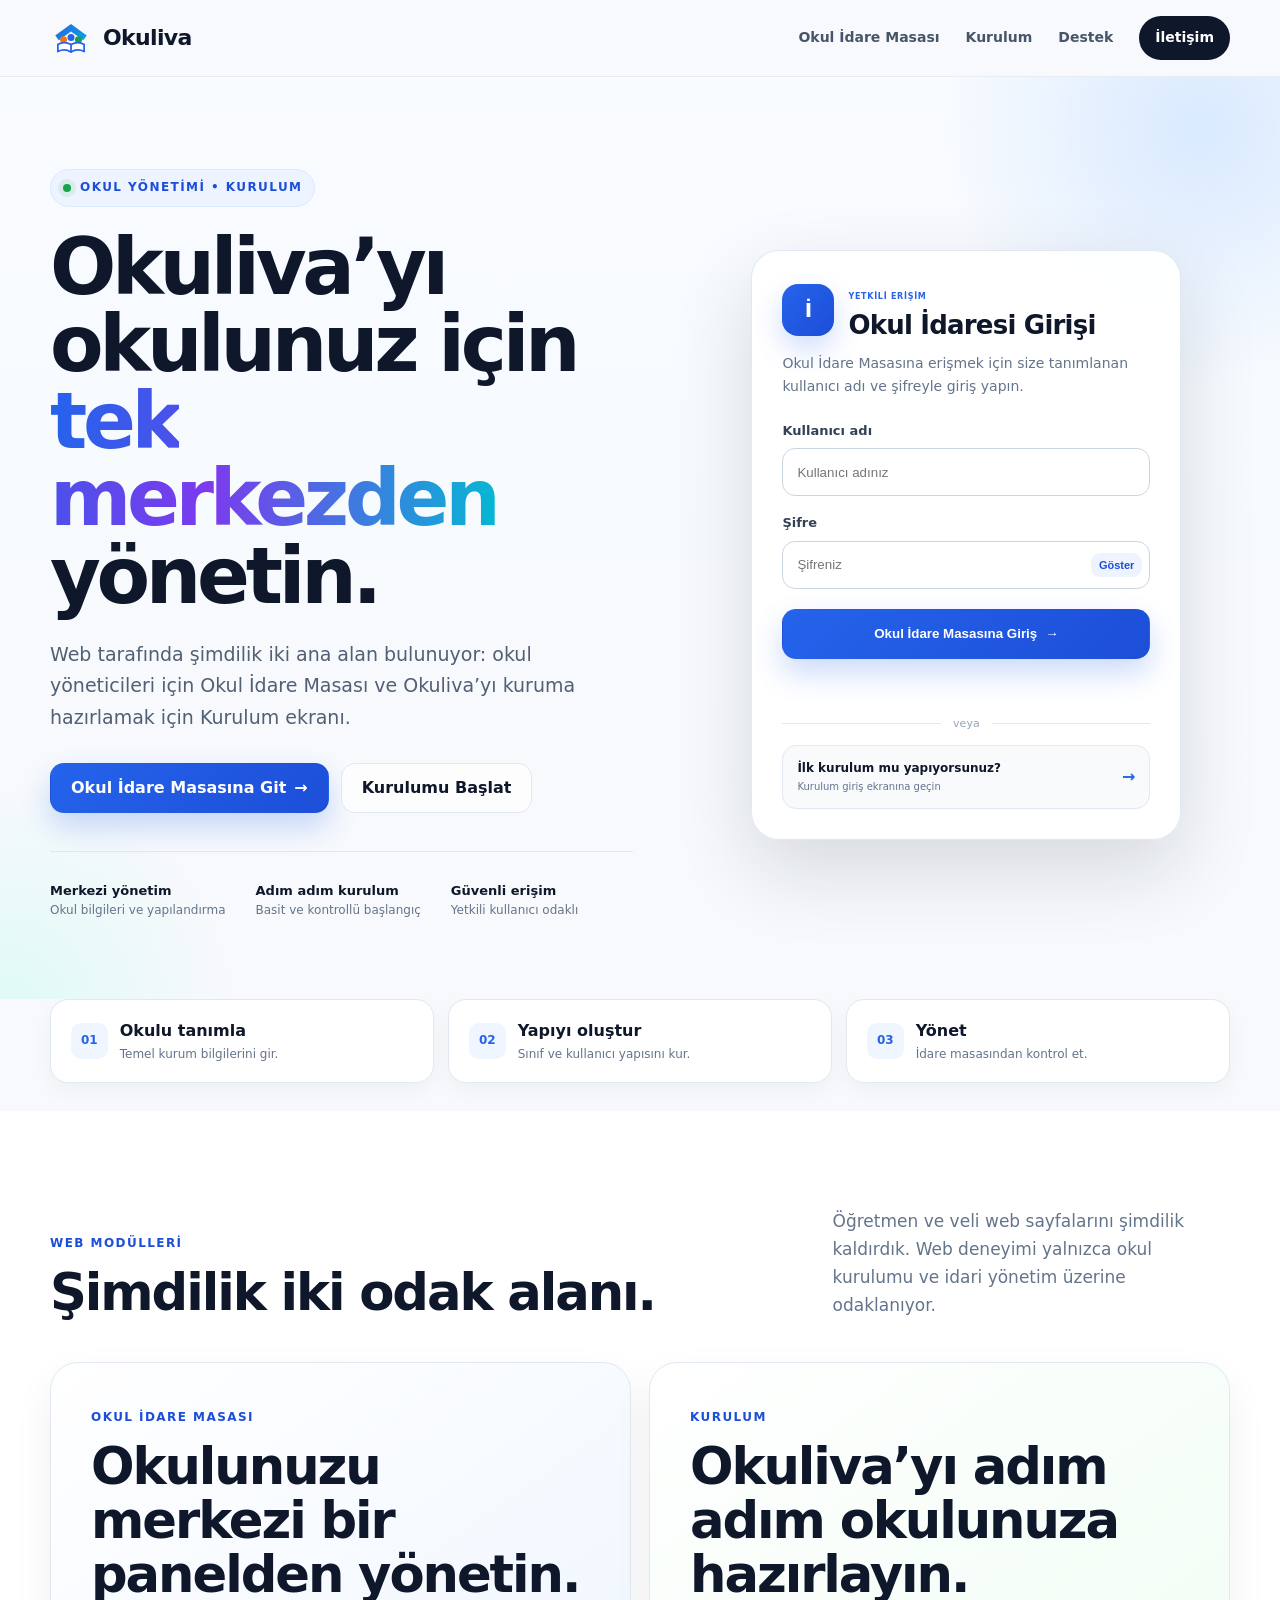
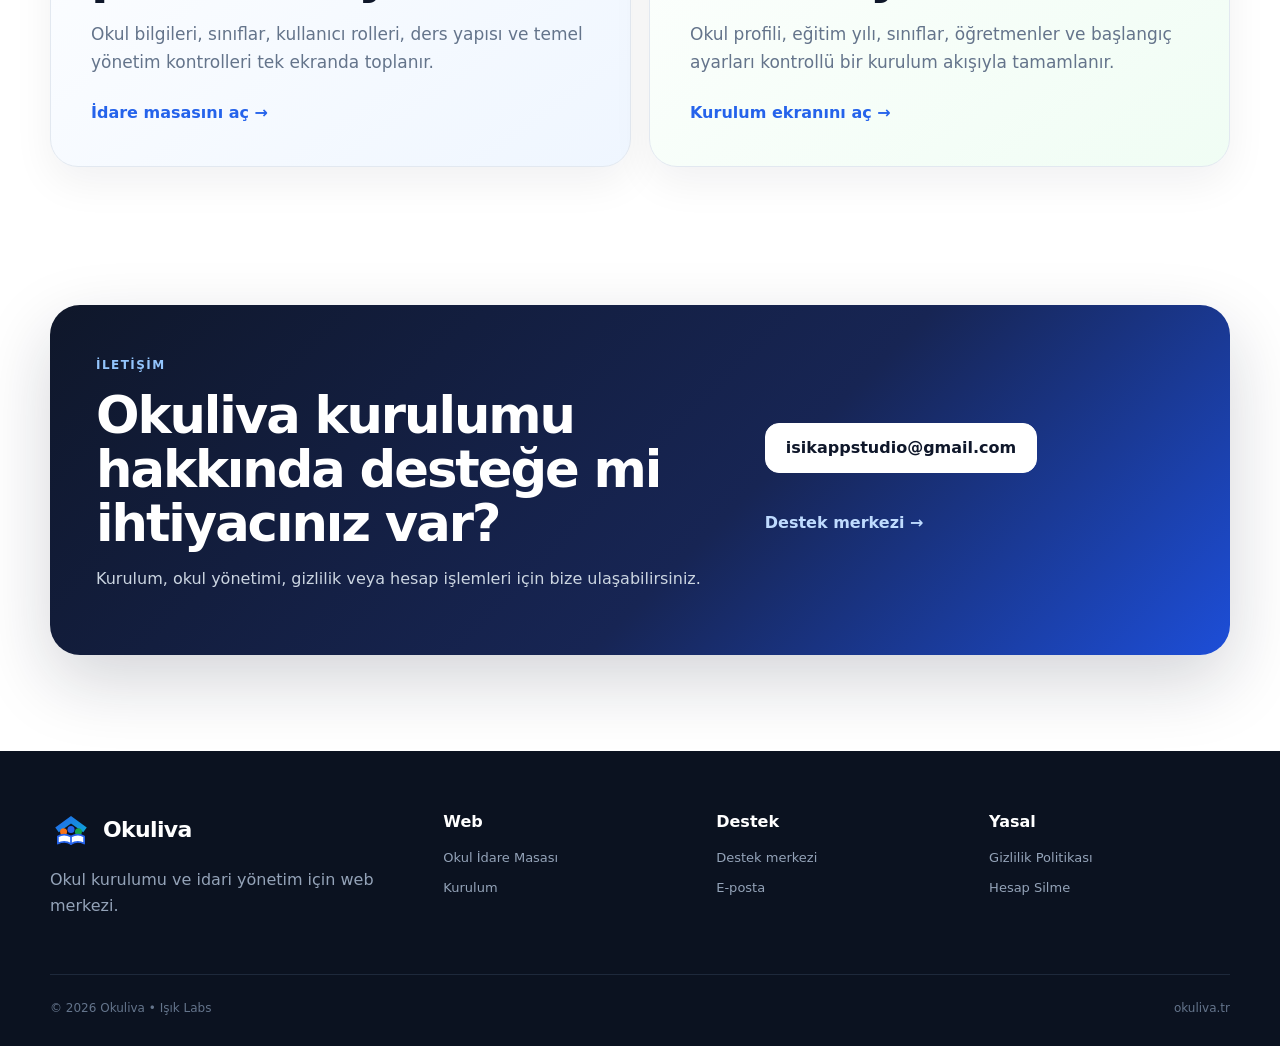
==== commit a65dad89: "Connect web logins to secure auth gateway" ====
--- a/index.html
+++ b/index.html
@@ -121,6 +121,7 @@
   </div>
   <div class="wrap footer-bottom"><span>© <span id="year">2026</span> Okuliva • Işık Labs</span><span>okuliva.tr</span></div>
 </footer>
+<script src="auth-config.js"></script>
 <script src="script.js"></script>
 </body>
-</html>+</html>
--- a/styles.css
+++ b/styles.css
@@ -1 +1,29 @@
-:root{--bg:#f7f9fc;--surface:#fff;--surface2:#eef4ff;--text:#0f172a;--muted:#64748b;--line:#e2e8f0;--blue:#2563eb;--blue2:#1d4ed8;--cyan:#06b6d4;--orange:#f97316;--green:#16a34a;--shadow:0 20px 60px rgba(15,23,42,.10)}*{box-sizing:border-box}html{scroll-behavior:smooth}body{margin:0;font-family:Inter,ui-sans-serif,system-ui,-apple-system,BlinkMacSystemFont,"Segoe UI",sans-serif;background:var(--bg);color:var(--text);line-height:1.65;-webkit-font-smoothing:antialiased}a{text-decoration:none;color:inherit}img{display:block;max-width:100%}.wrap{width:min(1180px,calc(100% - 40px));margin:auto}.site-header{position:sticky;top:0;z-index:50;background:rgba(247,249,252,.88);backdrop-filter:blur(18px);border-bottom:1px solid rgba(226,232,240,.78)}.nav-wrap{height:76px;display:flex;align-items:center;justify-content:space-between;gap:28px}.brand{display:flex;align-items:center;gap:11px;font-size:22px;font-weight:900;letter-spacing:-.03em}.brand-logo{width:42px;height:42px}.navlinks{display:flex;gap:26px;align-items:center}.navlinks a{font-size:14px;font-weight:750;color:#475569}.navlinks a:hover{color:var(--blue)}.nav-cta{padding:10px 16px;border-radius:999px;background:#0f172a;color:#fff!important}.menu-btn{display:none;width:44px;height:44px;border:1px solid var(--line);background:#fff;border-radius:14px;align-items:center;justify-content:center;flex-direction:column;gap:5px}.menu-btn span{width:20px;height:2px;background:#0f172a;border-radius:99px}.hero{position:relative;overflow:hidden;padding:92px 0 78px;background:linear-gradient(180deg,#f8fbff 0,#f7f9fc 100%)}.hero-glow{position:absolute;border-radius:50%;filter:blur(8px);opacity:.55}.glow-a{width:520px;height:520px;right:-180px;top:-210px;background:radial-gradient(circle,#bfdbfe,transparent 70%)}.glow-b{width:420px;height:420px;left:-200px;bottom:-210px;background:radial-gradient(circle,#ccfbf1,transparent 72%)}.hero-grid{position:relative;z-index:2;display:grid;grid-template-columns:1.05fr .95fr;gap:70px;align-items:center}.eyebrow,.section-kicker{display:inline-flex;align-items:center;gap:9px;font-size:12px;font-weight:900;letter-spacing:.12em;color:var(--blue2);text-transform:uppercase}.eyebrow{padding:8px 12px;background:#eef4ff;border:1px solid #dbeafe;border-radius:999px}.dot{width:8px;height:8px;border-radius:50%;background:var(--green);box-shadow:0 0 0 5px rgba(22,163,74,.1)}.hero h1{font-size:clamp(48px,6.2vw,78px);line-height:.99;letter-spacing:-.055em;margin:22px 0 24px}.gradient-text{background:linear-gradient(90deg,#2563eb,#7c3aed,#06b6d4);-webkit-background-clip:text;background-clip:text;color:transparent}.hero-lead{font-size:19px;color:#526075;max-width:690px}.actions{display:flex;gap:12px;flex-wrap:wrap;margin-top:30px}.btn{display:inline-flex;align-items:center;justify-content:center;gap:8px;min-height:50px;padding:0 20px;border-radius:14px;font-weight:850;border:1px solid var(--line);background:#fff;transition:.2s}.btn:hover{transform:translateY(-2px)}.btn.primary{color:#fff;border-color:transparent;background:linear-gradient(135deg,var(--blue),var(--blue2));box-shadow:0 14px 30px rgba(37,99,235,.24)}.btn.ghost{background:rgba(255,255,255,.72)}.hero-trust{display:flex;gap:30px;flex-wrap:wrap;margin-top:38px;padding-top:28px;border-top:1px solid var(--line)}.hero-trust div{display:flex;flex-direction:column}.hero-trust strong{font-size:13px}.hero-trust span{font-size:12px;color:var(--muted)}.hero-visual{position:relative;min-height:590px;display:grid;place-items:center}.phone{position:relative;z-index:3;width:330px;padding:14px;background:#fff;border-radius:38px;box-shadow:0 35px 90px rgba(30,64,175,.2),0 12px 28px rgba(15,23,42,.12);transform:rotate(2deg);border:1px solid #eef2f7}.phone-status{height:26px;display:flex;justify-content:space-between;padding:0 10px;font-size:10px;color:#64748b}.appbar{display:grid;grid-template-columns:auto 1fr auto;gap:10px;align-items:center;padding:12px 6px 16px;border-bottom:1px solid #edf2f7}.appbar b,.appbar small{display:block}.appbar small{font-size:9px;color:#94a3b8}.appmark,.avatar{display:grid;place-items:center;font-weight:900}.appmark{width:38px;height:38px;border-radius:12px;background:linear-gradient(135deg,#2563eb,#60a5fa);color:#fff}.avatar{width:34px;height:34px;border-radius:50%;background:#eef2ff;color:#4338ca}.app-card{margin-top:12px;border:1px solid #e8edf5;border-radius:18px;padding:14px;background:#fff;box-shadow:0 8px 18px rgba(15,23,42,.04)}.app-card.focus{background:linear-gradient(145deg,#eff6ff,#eef2ff);border-color:#dbeafe}.app-card strong,.app-card b,.app-card small{display:block}.app-card small{font-size:9px;color:#7c8aa0}.mini-label{font-size:8px;font-weight:900;letter-spacing:.09em;color:#2563eb}.mini-actions{display:flex;gap:7px;margin-top:10px}.mini-actions span{padding:6px 8px;border-radius:9px;background:#fff;font-size:8px;font-weight:800}.app-grid{display:grid;grid-template-columns:1fr 1fr;gap:10px}.mini-icon{display:grid;place-items:center;width:25px;height:25px;border-radius:9px;background:#f1f5f9;color:#2563eb;font-weight:900;margin-bottom:8px}.card-head{display:flex;justify-content:space-between;align-items:center}.feed-line{display:flex;gap:9px;align-items:flex-start;margin-top:10px}.feed-line i{width:7px;height:7px;border-radius:50%;background:#2563eb;margin-top:6px;box-shadow:0 0 0 4px #dbeafe}.feed-line span b,.feed-line span small{display:block;font-size:9px}.float-badge{position:absolute;z-index:4;padding:11px 14px;border-radius:16px;background:rgba(255,255,255,.9);backdrop-filter:blur(12px);box-shadow:var(--shadow);display:flex;gap:8px;align-items:center;font-size:11px}.float-badge b{display:grid;place-items:center;width:30px;height:30px;border-radius:10px;background:#ecfdf5;color:#059669}.badge-a{left:18px;top:115px}.badge-b{right:12px;bottom:112px}.quick-strip{padding:0 0 28px}.quick-grid{display:grid;grid-template-columns:repeat(3,1fr);gap:14px}.quick-grid>div{display:grid;grid-template-columns:auto 1fr;column-gap:12px;padding:18px 20px;background:#fff;border:1px solid var(--line);border-radius:18px;box-shadow:0 8px 22px rgba(15,23,42,.04)}.quick-grid span{grid-row:1/3;align-self:center;padding:8px 10px;border-radius:10px;background:#eff6ff;color:#2563eb;font-size:12px;font-weight:900}.quick-grid b,.quick-grid small{display:block}.quick-grid small{font-size:12px;color:var(--muted)}.section{padding:96px 0}.white{background:#fff}.section-head{display:grid;grid-template-columns:1fr minmax(320px,.55fr);gap:60px;align-items:end;margin-bottom:42px}.section-head h2,.values h2,.audience-card h2,.contact-card h2,.page-hero h1{font-size:clamp(34px,4vw,54px);line-height:1.06;letter-spacing:-.04em;margin:10px 0 0}.section-head p,.values p,.audience-card p{color:var(--muted);font-size:17px;margin:0}.feature-grid{display:grid;grid-template-columns:repeat(3,1fr);gap:16px}.feature-card{padding:26px;border:1px solid var(--line);border-radius:22px;background:#fff;box-shadow:0 10px 30px rgba(15,23,42,.05)}.feature-card>span{display:grid;place-items:center;width:40px;height:40px;border-radius:12px;background:#eef4ff;color:#2563eb;font-weight:900}.feature-card h3{margin:18px 0 7px}.feature-card p{margin:0;color:var(--muted);font-size:14px}.split-section{background:linear-gradient(180deg,#f7f9fc,#eef3f8)}.split-grid{display:grid;grid-template-columns:1fr 1fr;gap:18px}.audience-card{padding:40px;border-radius:28px;border:1px solid var(--line);background:#fff;box-shadow:0 16px 42px rgba(15,23,42,.06)}.audience-card.teacher{background:linear-gradient(145deg,#fff,#eff6ff)}.audience-card.parent{background:linear-gradient(145deg,#fff,#f0fdf4)}.audience-card p{margin-top:18px}.text-link{display:inline-flex;margin-top:24px;font-weight:850;color:#2563eb}.values{background:#fff}.values-grid{display:grid;grid-template-columns:.9fr 1.1fr;gap:80px;align-items:center}.values p{margin-top:20px}.value-list{display:grid;grid-template-columns:1fr 1fr;gap:14px}.value-list article{padding:22px;border-radius:20px;border:1px solid var(--line);background:#f8fafc}.value-list b,.value-list span{display:block}.value-list span{color:var(--muted);font-size:13px;margin-top:5px}.contact-section{background:#fff;padding-top:42px}.contact-card{display:grid;grid-template-columns:1.2fr .8fr;gap:40px;align-items:center;padding:46px;border-radius:30px;background:linear-gradient(135deg,#0f172a,#172554 58%,#1d4ed8);color:#fff;box-shadow:0 26px 70px rgba(15,23,42,.18)}.contact-card p{color:#cbd5e1}.section-kicker.light{color:#93c5fd}.contact-actions{display:flex;flex-direction:column;align-items:flex-start;gap:13px}.light-btn{background:#fff;color:#0f172a;border-color:#fff}.light-link{color:#bfdbfe}.site-footer{background:#0b1220;color:#cbd5e1;padding:58px 0 28px}.footer-main{display:grid;grid-template-columns:1.5fr repeat(3,1fr);gap:32px}.footer-brand .brand{color:#fff}.footer-brand p{max-width:330px;color:#94a3b8}.footer-links{display:flex;flex-direction:column;gap:8px}.footer-links strong{color:#fff;margin-bottom:4px}.footer-links a{font-size:13px;color:#94a3b8}.footer-bottom{display:flex;justify-content:space-between;gap:20px;border-top:1px solid #1e293b;margin-top:38px;padding-top:24px;font-size:12px;color:#64748b}.page-hero{padding:84px 0 54px;background:linear-gradient(180deg,#f8fbff,#f7f9fc)}.page-hero p{max-width:760px;font-size:18px;color:var(--muted)}.content-grid{display:grid;grid-template-columns:repeat(2,1fr);gap:16px}.content-card{padding:28px;border:1px solid var(--line);border-radius:22px;background:#fff}.content-card h3{margin-top:0}.content-card p,.policy p,.policy li{color:#475569}.policy{max-width:880px;margin:48px auto;padding:34px;border:1px solid var(--line);border-radius:24px;background:#fff;box-shadow:0 14px 38px rgba(15,23,42,.05)}.policy h1{font-size:42px;letter-spacing:-.04em}.policy h2{margin-top:36px}.notice{border-left:4px solid #2563eb;background:#eff6ff;padding:16px 18px;border-radius:10px;margin:22px 0}.reveal{opacity:0;transform:translateY(18px);transition:.6s ease}.reveal.visible{opacity:1;transform:none}.delay-1{transition-delay:.08s}.delay-2{transition-delay:.16s}@media(max-width:900px){.hero-grid,.section-head,.values-grid,.contact-card{grid-template-columns:1fr}.hero-visual{min-height:520px}.feature-grid{grid-template-columns:1fr 1fr}.footer-main{grid-template-columns:1fr 1fr}.content-grid{grid-template-columns:1fr}}@media(max-width:700px){.wrap{width:min(100% - 28px,1180px)}.menu-btn{display:flex}.navlinks{display:none;position:absolute;left:14px;right:14px;top:70px;flex-direction:column;align-items:stretch;padding:16px;background:#fff;border:1px solid var(--line);border-radius:18px;box-shadow:var(--shadow)}.navlinks.open{display:flex}.hero{padding-top:66px}.hero h1{font-size:46px}.hero-visual{min-height:480px}.phone{width:290px}.float-badge{display:none}.quick-grid,.feature-grid,.split-grid,.value-list{grid-template-columns:1fr}.footer-main{grid-template-columns:1fr}.footer-bottom{flex-direction:column}.policy{padding:22px}.policy h1{font-size:34px}}+:root{--bg:#f7f9fc;--surface:#fff;--surface2:#eef4ff;--text:#0f172a;--muted:#64748b;--line:#e2e8f0;--blue:#2563eb;--blue2:#1d4ed8;--cyan:#06b6d4;--orange:#f97316;--green:#16a34a;--shadow:0 20px 60px rgba(15,23,42,.10)}*{box-sizing:border-box}html{scroll-behavior:smooth}body{margin:0;font-family:Inter,ui-sans-serif,system-ui,-apple-system,BlinkMacSystemFont,"Segoe UI",sans-serif;background:var(--bg);color:var(--text);line-height:1.65;-webkit-font-smoothing:antialiased}a{text-decoration:none;color:inherit}img{display:block;max-width:100%}.wrap{width:min(1180px,calc(100% - 40px));margin:auto}.site-header{position:sticky;top:0;z-index:50;background:rgba(247,249,252,.88);backdrop-filter:blur(18px);border-bottom:1px solid rgba(226,232,240,.78)}.nav-wrap{height:76px;display:flex;align-items:center;justify-content:space-between;gap:28px}.brand{display:flex;align-items:center;gap:11px;font-size:22px;font-weight:900;letter-spacing:-.03em}.brand-logo{width:42px;height:42px}.navlinks{display:flex;gap:26px;align-items:center}.navlinks a{font-size:14px;font-weight:750;color:#475569}.navlinks a:hover{color:var(--blue)}.nav-cta{padding:10px 16px;border-radius:999px;background:#0f172a;color:#fff!important}.menu-btn{display:none;width:44px;height:44px;border:1px solid var(--line);background:#fff;border-radius:14px;align-items:center;justify-content:center;flex-direction:column;gap:5px}.menu-btn span{width:20px;height:2px;background:#0f172a;border-radius:99px}.hero{position:relative;overflow:hidden;padding:92px 0 78px;background:linear-gradient(180deg,#f8fbff 0,#f7f9fc 100%)}.hero-glow{position:absolute;border-radius:50%;filter:blur(8px);opacity:.55}.glow-a{width:520px;height:520px;right:-180px;top:-210px;background:radial-gradient(circle,#bfdbfe,transparent 70%)}.glow-b{width:420px;height:420px;left:-200px;bottom:-210px;background:radial-gradient(circle,#ccfbf1,transparent 72%)}.hero-grid{position:relative;z-index:2;display:grid;grid-template-columns:1.05fr .95fr;gap:70px;align-items:center}.eyebrow,.section-kicker{display:inline-flex;align-items:center;gap:9px;font-size:12px;font-weight:900;letter-spacing:.12em;color:var(--blue2);text-transform:uppercase}.eyebrow{padding:8px 12px;background:#eef4ff;border:1px solid #dbeafe;border-radius:999px}.dot{width:8px;height:8px;border-radius:50%;background:var(--green);box-shadow:0 0 0 5px rgba(22,163,74,.1)}.hero h1{font-size:clamp(48px,6.2vw,78px);line-height:.99;letter-spacing:-.055em;margin:22px 0 24px}.gradient-text{background:linear-gradient(90deg,#2563eb,#7c3aed,#06b6d4);-webkit-background-clip:text;background-clip:text;color:transparent}.hero-lead{font-size:19px;color:#526075;max-width:690px}.actions{display:flex;gap:12px;flex-wrap:wrap;margin-top:30px}.btn{display:inline-flex;align-items:center;justify-content:center;gap:8px;min-height:50px;padding:0 20px;border-radius:14px;font-weight:850;border:1px solid var(--line);background:#fff;transition:.2s}.btn:hover{transform:translateY(-2px)}.btn.primary{color:#fff;border-color:transparent;background:linear-gradient(135deg,var(--blue),var(--blue2));box-shadow:0 14px 30px rgba(37,99,235,.24)}.btn.ghost{background:rgba(255,255,255,.72)}.hero-trust{display:flex;gap:30px;flex-wrap:wrap;margin-top:38px;padding-top:28px;border-top:1px solid var(--line)}.hero-trust div{display:flex;flex-direction:column}.hero-trust strong{font-size:13px}.hero-trust span{font-size:12px;color:var(--muted)}.hero-visual{position:relative;min-height:590px;display:grid;place-items:center}.phone{position:relative;z-index:3;width:330px;padding:14px;background:#fff;border-radius:38px;box-shadow:0 35px 90px rgba(30,64,175,.2),0 12px 28px rgba(15,23,42,.12);transform:rotate(2deg);border:1px solid #eef2f7}.phone-status{height:26px;display:flex;justify-content:space-between;padding:0 10px;font-size:10px;color:#64748b}.appbar{display:grid;grid-template-columns:auto 1fr auto;gap:10px;align-items:center;padding:12px 6px 16px;border-bottom:1px solid #edf2f7}.appbar b,.appbar small{display:block}.appbar small{font-size:9px;color:#94a3b8}.appmark,.avatar{display:grid;place-items:center;font-weight:900}.appmark{width:38px;height:38px;border-radius:12px;background:linear-gradient(135deg,#2563eb,#60a5fa);color:#fff}.avatar{width:34px;height:34px;border-radius:50%;background:#eef2ff;color:#4338ca}.app-card{margin-top:12px;border:1px solid #e8edf5;border-radius:18px;padding:14px;background:#fff;box-shadow:0 8px 18px rgba(15,23,42,.04)}.app-card.focus{background:linear-gradient(145deg,#eff6ff,#eef2ff);border-color:#dbeafe}.app-card strong,.app-card b,.app-card small{display:block}.app-card small{font-size:9px;color:#7c8aa0}.mini-label{font-size:8px;font-weight:900;letter-spacing:.09em;color:#2563eb}.mini-actions{display:flex;gap:7px;margin-top:10px}.mini-actions span{padding:6px 8px;border-radius:9px;background:#fff;font-size:8px;font-weight:800}.app-grid{display:grid;grid-template-columns:1fr 1fr;gap:10px}.mini-icon{display:grid;place-items:center;width:25px;height:25px;border-radius:9px;background:#f1f5f9;color:#2563eb;font-weight:900;margin-bottom:8px}.card-head{display:flex;justify-content:space-between;align-items:center}.feed-line{display:flex;gap:9px;align-items:flex-start;margin-top:10px}.feed-line i{width:7px;height:7px;border-radius:50%;background:#2563eb;margin-top:6px;box-shadow:0 0 0 4px #dbeafe}.feed-line span b,.feed-line span small{display:block;font-size:9px}.float-badge{position:absolute;z-index:4;padding:11px 14px;border-radius:16px;background:rgba(255,255,255,.9);backdrop-filter:blur(12px);box-shadow:var(--shadow);display:flex;gap:8px;align-items:center;font-size:11px}.float-badge b{display:grid;place-items:center;width:30px;height:30px;border-radius:10px;background:#ecfdf5;color:#059669}.badge-a{left:18px;top:115px}.badge-b{right:12px;bottom:112px}.quick-strip{padding:0 0 28px}.quick-grid{display:grid;grid-template-columns:repeat(3,1fr);gap:14px}.quick-grid>div{display:grid;grid-template-columns:auto 1fr;column-gap:12px;padding:18px 20px;background:#fff;border:1px solid var(--line);border-radius:18px;box-shadow:0 8px 22px rgba(15,23,42,.04)}.quick-grid span{grid-row:1/3;align-self:center;padding:8px 10px;border-radius:10px;background:#eff6ff;color:#2563eb;font-size:12px;font-weight:900}.quick-grid b,.quick-grid small{display:block}.quick-grid small{font-size:12px;color:var(--muted)}.section{padding:96px 0}.white{background:#fff}.section-head{display:grid;grid-template-columns:1fr minmax(320px,.55fr);gap:60px;align-items:end;margin-bottom:42px}.section-head h2,.values h2,.audience-card h2,.contact-card h2,.page-hero h1{font-size:clamp(34px,4vw,54px);line-height:1.06;letter-spacing:-.04em;margin:10px 0 0}.section-head p,.values p,.audience-card p{color:var(--muted);font-size:17px;margin:0}.feature-grid{display:grid;grid-template-columns:repeat(3,1fr);gap:16px}.feature-card{padding:26px;border:1px solid var(--line);border-radius:22px;background:#fff;box-shadow:0 10px 30px rgba(15,23,42,.05)}.feature-card>span{display:grid;place-items:center;width:40px;height:40px;border-radius:12px;background:#eef4ff;color:#2563eb;font-weight:900}.feature-card h3{margin:18px 0 7px}.feature-card p{margin:0;color:var(--muted);font-size:14px}.split-section{background:linear-gradient(180deg,#f7f9fc,#eef3f8)}.split-grid{display:grid;grid-template-columns:1fr 1fr;gap:18px}.audience-card{padding:40px;border-radius:28px;border:1px solid var(--line);background:#fff;box-shadow:0 16px 42px rgba(15,23,42,.06)}.audience-card.teacher{background:linear-gradient(145deg,#fff,#eff6ff)}.audience-card.parent{background:linear-gradient(145deg,#fff,#f0fdf4)}.audience-card p{margin-top:18px}.text-link{display:inline-flex;margin-top:24px;font-weight:850;color:#2563eb}.values{background:#fff}.values-grid{display:grid;grid-template-columns:.9fr 1.1fr;gap:80px;align-items:center}.values p{margin-top:20px}.value-list{display:grid;grid-template-columns:1fr 1fr;gap:14px}.value-list article{padding:22px;border-radius:20px;border:1px solid var(--line);background:#f8fafc}.value-list b,.value-list span{display:block}.value-list span{color:var(--muted);font-size:13px;margin-top:5px}.contact-section{background:#fff;padding-top:42px}.contact-card{display:grid;grid-template-columns:1.2fr .8fr;gap:40px;align-items:center;padding:46px;border-radius:30px;background:linear-gradient(135deg,#0f172a,#172554 58%,#1d4ed8);color:#fff;box-shadow:0 26px 70px rgba(15,23,42,.18)}.contact-card p{color:#cbd5e1}.section-kicker.light{color:#93c5fd}.contact-actions{display:flex;flex-direction:column;align-items:flex-start;gap:13px}.light-btn{background:#fff;color:#0f172a;border-color:#fff}.light-link{color:#bfdbfe}.site-footer{background:#0b1220;color:#cbd5e1;padding:58px 0 28px}.footer-main{display:grid;grid-template-columns:1.5fr repeat(3,1fr);gap:32px}.footer-brand .brand{color:#fff}.footer-brand p{max-width:330px;color:#94a3b8}.footer-links{display:flex;flex-direction:column;gap:8px}.footer-links strong{color:#fff;margin-bottom:4px}.footer-links a{font-size:13px;color:#94a3b8}.footer-bottom{display:flex;justify-content:space-between;gap:20px;border-top:1px solid #1e293b;margin-top:38px;padding-top:24px;font-size:12px;color:#64748b}.page-hero{padding:84px 0 54px;background:linear-gradient(180deg,#f8fbff,#f7f9fc)}.page-hero p{max-width:760px;font-size:18px;color:var(--muted)}.content-grid{display:grid;grid-template-columns:repeat(2,1fr);gap:16px}.content-card{padding:28px;border:1px solid var(--line);border-radius:22px;background:#fff}.content-card h3{margin-top:0}.content-card p,.policy p,.policy li{color:#475569}.policy{max-width:880px;margin:48px auto;padding:34px;border:1px solid var(--line);border-radius:24px;background:#fff;box-shadow:0 14px 38px rgba(15,23,42,.05)}.policy h1{font-size:42px;letter-spacing:-.04em}.policy h2{margin-top:36px}.notice{border-left:4px solid #2563eb;background:#eff6ff;padding:16px 18px;border-radius:10px;margin:22px 0}.reveal{opacity:0;transform:translateY(18px);transition:.6s ease}.reveal.visible{opacity:1;transform:none}.delay-1{transition-delay:.08s}.delay-2{transition-delay:.16s}@media(max-width:900px){.hero-grid,.section-head,.values-grid,.contact-card{grid-template-columns:1fr}.hero-visual{min-height:520px}.feature-grid{grid-template-columns:1fr 1fr}.footer-main{grid-template-columns:1fr 1fr}.content-grid{grid-template-columns:1fr}}@media(max-width:700px){.wrap{width:min(100% - 28px,1180px)}.menu-btn{display:flex}.navlinks{display:none;position:absolute;left:14px;right:14px;top:70px;flex-direction:column;align-items:stretch;padding:16px;background:#fff;border:1px solid var(--line);border-radius:18px;box-shadow:var(--shadow)}.navlinks.open{display:flex}.hero{padding-top:66px}.hero h1{font-size:46px}.hero-visual{min-height:480px}.phone{width:290px}.float-badge{display:none}.quick-grid,.feature-grid,.split-grid,.value-list{grid-template-columns:1fr}.footer-main{grid-template-columns:1fr}.footer-bottom{flex-direction:column}.policy{padding:22px}.policy h1{font-size:34px}}
+
+/* Secure login screens */
+.login-card{width:min(100%,430px);padding:30px;border:1px solid rgba(226,232,240,.96);border-radius:28px;background:rgba(255,255,255,.94);backdrop-filter:blur(18px);box-shadow:0 30px 80px rgba(15,23,42,.14)}
+.login-brand{display:flex;align-items:center;gap:14px;margin-bottom:12px}
+.login-brand h2{font-size:26px;line-height:1.1;letter-spacing:-.03em;margin:4px 0 0}
+.login-icon{display:grid;place-items:center;width:52px;height:52px;border-radius:16px;background:linear-gradient(135deg,#2563eb,#1d4ed8);color:#fff;font-size:20px;font-weight:900;box-shadow:0 12px 28px rgba(37,99,235,.22)}
+.login-icon.setup-icon{background:linear-gradient(135deg,#0f766e,#06b6d4)}
+.login-copy{margin:0 0 22px;color:var(--muted);font-size:14px}
+.login-form{display:flex;flex-direction:column;gap:16px}
+.login-form label{display:flex;flex-direction:column;gap:7px;font-size:13px;font-weight:800;color:#334155}
+.login-form input{width:100%;height:48px;padding:0 14px;border:1px solid #cbd5e1;border-radius:13px;background:#fff;color:#0f172a;outline:none;transition:.2s}
+.login-form input:focus{border-color:#2563eb;box-shadow:0 0 0 4px rgba(37,99,235,.10)}
+.password-field{position:relative;display:block}
+.password-field input{padding-right:74px}
+.password-toggle{position:absolute;right:8px;top:50%;transform:translateY(-50%);border:0;background:#eef4ff;color:#1d4ed8;border-radius:9px;padding:6px 8px;font-size:11px;font-weight:850;cursor:pointer}
+.login-submit{width:100%;margin-top:4px;cursor:pointer}
+.login-divider{display:flex;align-items:center;gap:12px;margin:20px 0 12px;color:#94a3b8;font-size:11px}.login-divider:before,.login-divider:after{content:"";height:1px;flex:1;background:#e2e8f0}
+.setup-entry{display:flex;align-items:center;justify-content:space-between;gap:18px;padding:13px 14px;border-radius:14px;background:#f8fafc;border:1px solid #e2e8f0}.setup-entry span b,.setup-entry span small{display:block}.setup-entry span b{font-size:12px}.setup-entry span small{font-size:10px;color:#64748b}.setup-entry>b{color:#2563eb}
+.form-status{min-height:20px;margin:0;font-size:12px;color:#64748b}.form-status.error{color:#b91c1c}.form-status.success{color:#047857}
+.support-link{display:block;text-align:center;margin-top:18px;font-size:12px;font-weight:750;color:#2563eb}
+.auth-page{min-height:100vh;background:linear-gradient(180deg,#f8fbff,#f7f9fc)}
+.auth-main{min-height:calc(100vh - 190px);display:grid;place-items:center;padding:64px 20px}
+.auth-shell{width:min(100%,1040px);display:grid;grid-template-columns:1fr 430px;gap:76px;align-items:center}
+.auth-intro h1{font-size:clamp(42px,5vw,66px);line-height:1;letter-spacing:-.055em;margin:16px 0 20px}
+.auth-intro p{max-width:600px;color:var(--muted);font-size:18px}
+.auth-points{list-style:none;padding:0;margin:28px 0 0;display:grid;gap:12px}.auth-points li{position:relative;padding-left:28px;color:#475569}.auth-points li:before{content:"✓";position:absolute;left:0;display:grid;place-items:center;width:20px;height:20px;border-radius:7px;background:#ecfdf5;color:#059669;font-size:11px;font-weight:900}
+@media(max-width:900px){.auth-shell{grid-template-columns:1fr;gap:34px}.auth-card{margin:auto}.hero-visual .login-card{margin:auto}}
+@media(max-width:700px){.login-card{padding:22px;border-radius:22px}.auth-main{padding:42px 14px}.auth-intro h1{font-size:42px}}
